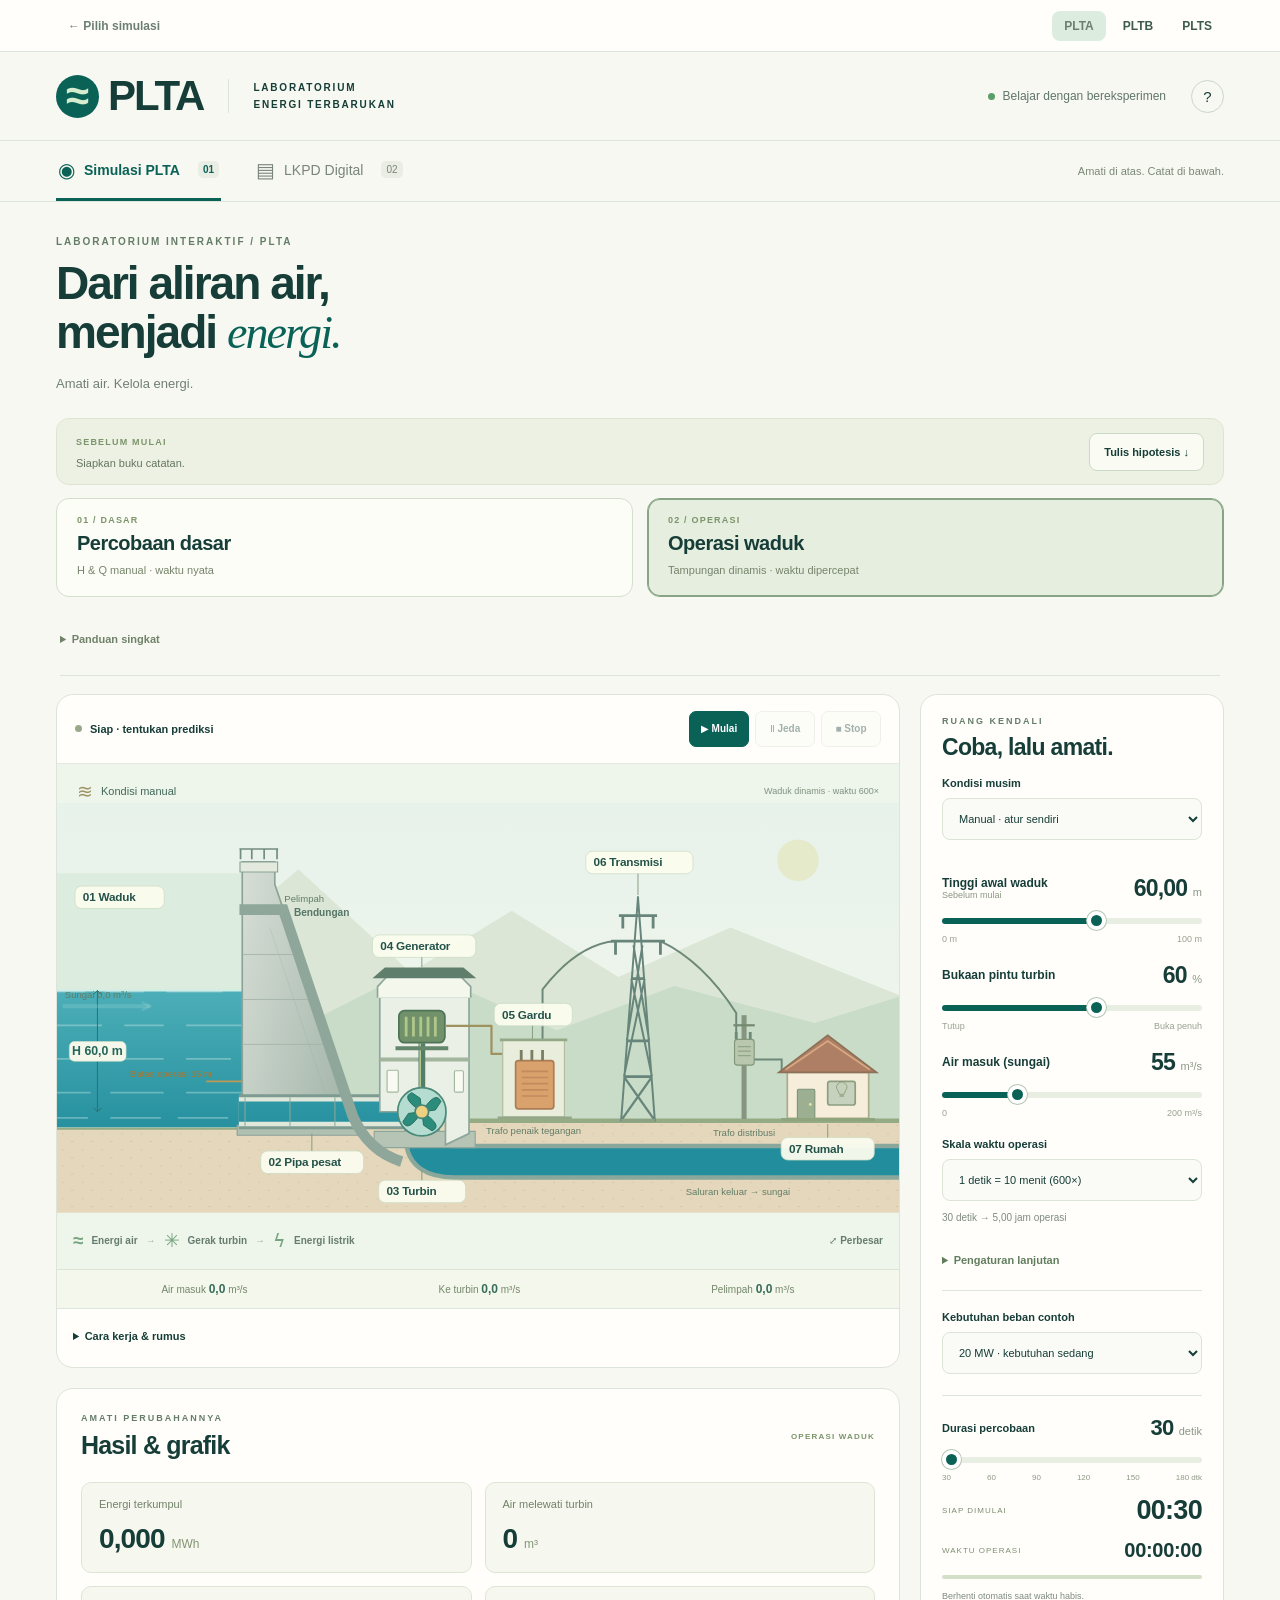
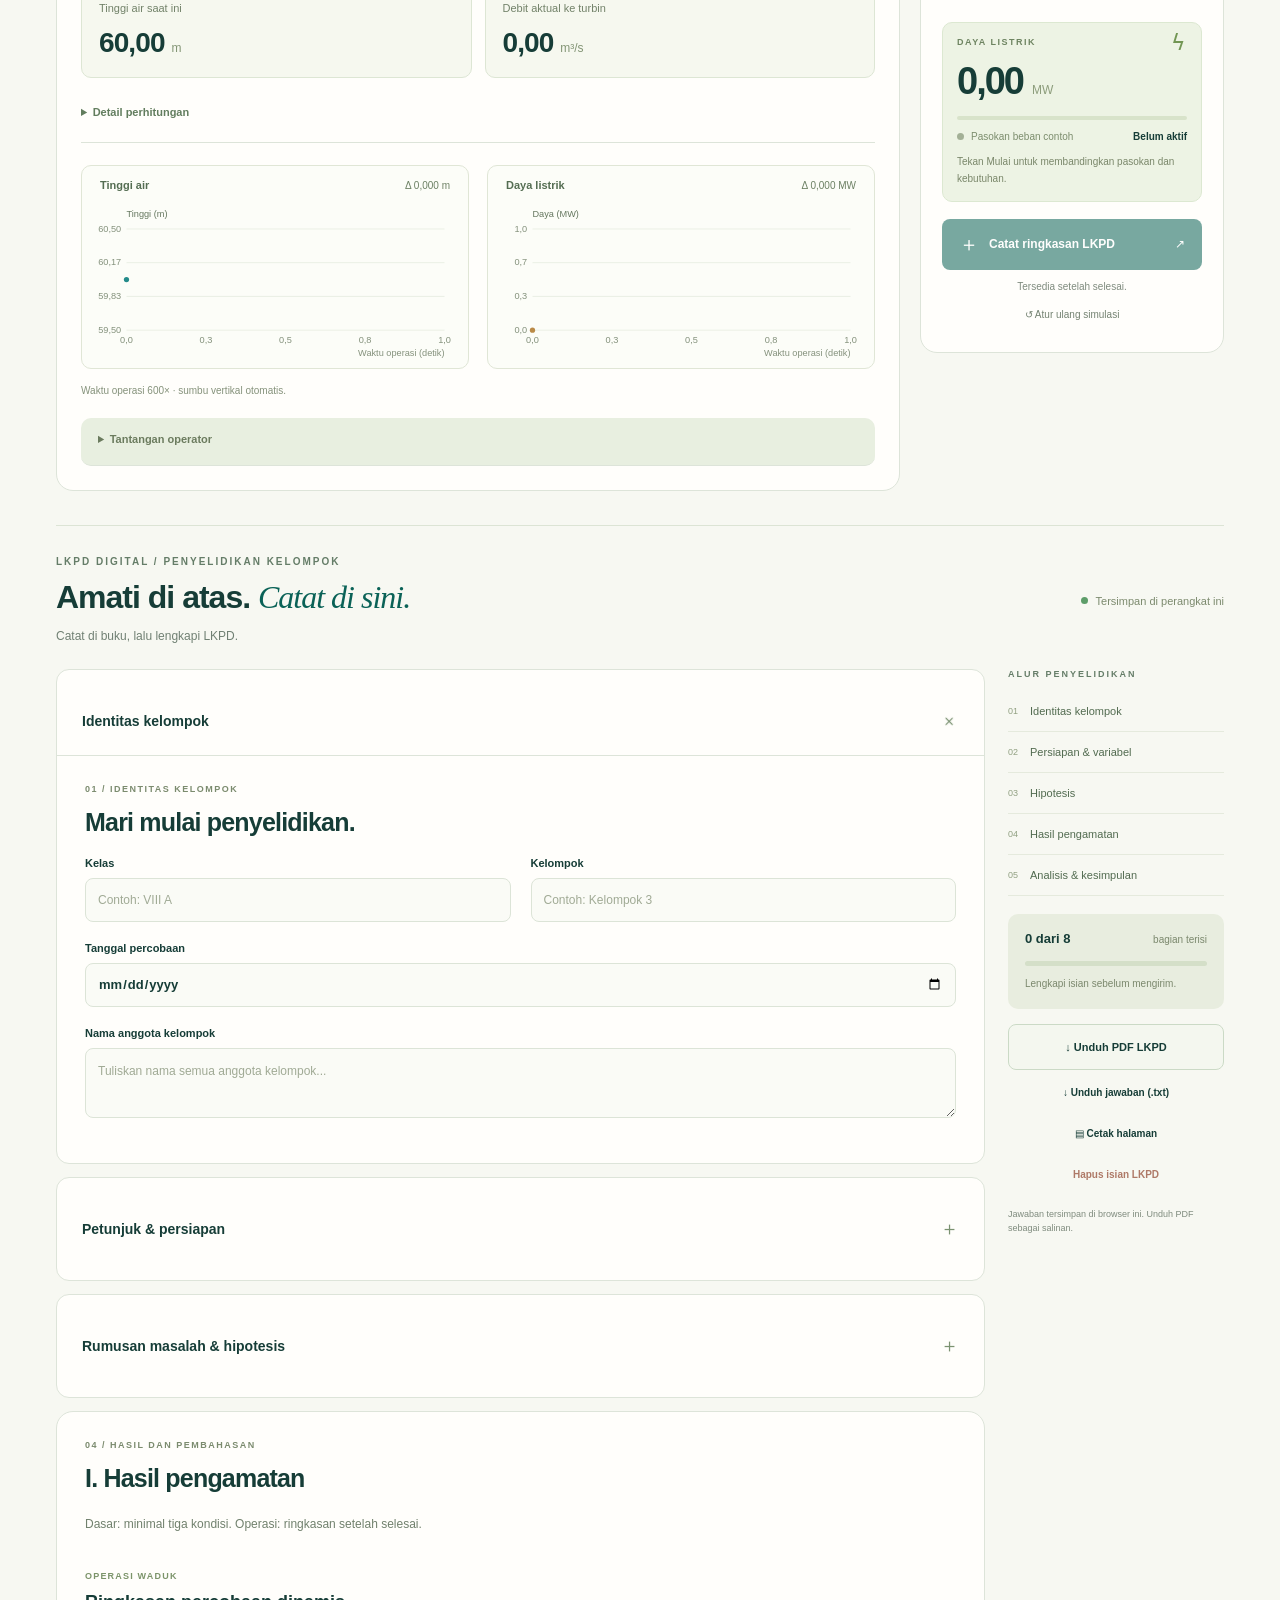
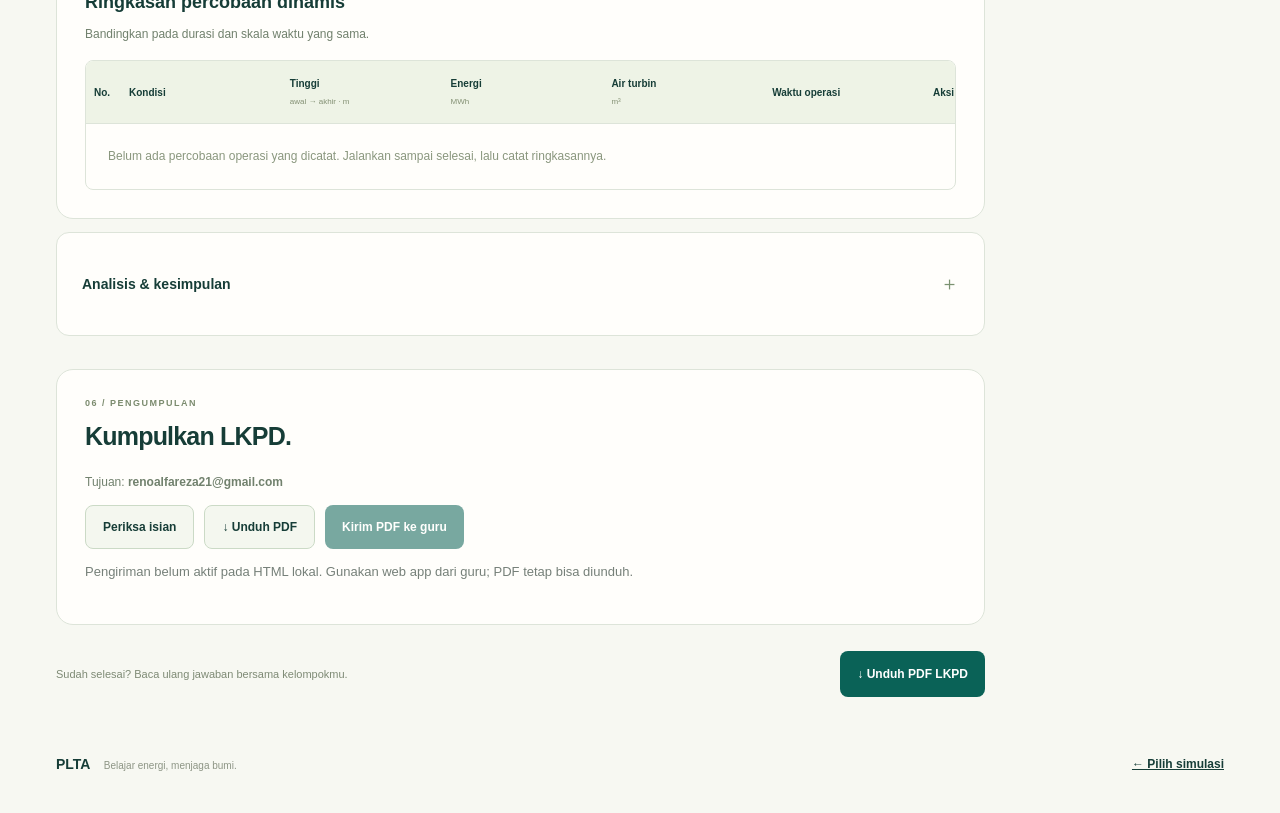
==== plta/index.html @ d8a8bab1 "Laboratorium Virtual Energi Terbarukan: PLTA, PLTB, PLTS Tiga simulasi pembangkit listrik interaktif" ====
<!doctype html>
<html lang="id">
<head>
<meta charset="UTF-8"><meta name="viewport" content="width=device-width,initial-scale=1"><meta name="theme-color" content="#0a554f">
<title>PLTA — Laboratorium Energi</title><meta name="description" content="Jelajahi perubahan energi air menjadi listrik. Atur debit dan ketinggian air, lakukan percobaan, dan isi LKPD digital."><link rel="icon" href="data:image/svg+xml,%3Csvg xmlns='http://www.w3.org/2000/svg' viewBox='0 0 40 40'%3E%3Crect width='40' height='40' rx='12' fill='%230a6257'/%3E%3Cpath d='M20 7c5 6 8 10 8 14a8 8 0 0 1-16 0c0-4 3-8 8-14z' fill='%23d5edce'/%3E%3C/svg%3E">
<link rel="stylesheet" href="styles.css">
</head>
<body>
<nav class="site-sim-nav" aria-label="Pilih simulasi"><a href="../index.html">← Pilih simulasi</a><span><a href="index.html" aria-current="page">PLTA</a><a href="../pltb/index.html">PLTB</a><a href="../plts/index.html">PLTS</a></span></nav>
<noscript><p style="padding:24px">Aktifkan JavaScript untuk menjalankan perhitungan dan menyimpan LKPD.</p></noscript>
<header class="header"><a href="#sim" class="brand" aria-label="PLTA, simulasi pembangkit listrik tenaga air"><span class="brand-icon">≈</span><span>PLTA</span></a><span class="brand-caption">LABORATORIUM<br>ENERGI TERBARUKAN</span><span class="header-tag"><span class="live-dot"></span> Belajar dengan bereksperimen</span><button class="icon-btn" id="help" aria-label="Panduan penggunaan">?</button></header>
<nav class="tabbar" aria-label="Navigasi laboratorium"><a class="tab active" href="#sim"><span class="tab-icon">◉</span> Simulasi PLTA <span class="tab-num">01</span></a><a class="tab" href="#observations"><span class="tab-icon">▤</span> LKPD Digital <span class="tab-num">02</span></a><span class="nav-note">Amati di atas. Catat di bawah.</span></nav>
<main>
<section id="sim" aria-label="Simulasi PLTA">
<div class="intro"><div><p class="eyebrow">LABORATORIUM INTERAKTIF / PLTA</p><h1>Dari aliran air,<br>menjadi <em>energi.</em></h1><p class="intro-copy">Amati air. Kelola energi.</p></div></div>
<div class="learning-guide"><div><span class="mini-tag">SEBELUM MULAI</span><p>Siapkan buku catatan.</p></div><button class="secondary-btn" id="write-prediction">Tulis hipotesis ↓</button></div>
<div class="model-picker" role="group" aria-label="Pilih model pembelajaran"><button id="choose-basic" class="model-option"><span class="mini-tag">01 / DASAR</span><strong>Percobaan dasar</strong><span>H & Q manual · waktu nyata</span></button><button id="choose-operator" class="model-option selected"><span class="mini-tag">02 / OPERASI</span><strong>Operasi waduk</strong><span>Tampungan dinamis · waktu dipercepat</span></button></div>
<details class="mode-guide"><summary>Panduan singkat</summary><p class="model-explanation" id="model-explanation"></p><p>Model ideal: H dan Q tetap menghasilkan daya tetap. Pada operasi waduk, grafik mengikuti keseimbangan air dan kendali; kurva bisa naik, turun, atau stabil.</p><p>Daya (MW) adalah produksi saat ini. Energi (MWh) menjumlahkan produksi sepanjang waktu operasi.</p></details>
<div class="lab-layout">
<article class="simulation card"><div class="card-top"><div class="card-title"><span class="live-dot"></span><span id="plant-status" role="status" aria-live="polite">Siap · tekan Mulai</span></div><div class="simulation-transport" role="group" aria-label="Kontrol simulasi"><button id="start" class="transport-btn start-btn">▶ Mulai</button><button id="pause" class="transport-btn" aria-pressed="false" disabled>Ⅱ Jeda</button><button id="stop" class="transport-btn" disabled>■ Stop</button></div></div>
<div class="scene-wrap" id="scene-wrap"><div class="scene-weather"><span id="scene-weather-icon">◒</span> <span id="scene-weather-name">Kondisi manual</span><span class="weather-caption" id="scene-model-caption">Model waduk dinamis</span></div>
<div class="scene-pan"><svg class="scene" id="plant" viewBox="0 0 1500 730" role="img" aria-labelledby="svg-title svg-desc">
<title id="svg-title">Dari waduk hingga rumah warga</title><desc id="svg-desc">Penampang bendungan beton gravitasi dengan dasar lebar. Air bertekanan melewati pipa pesat di dasar bendungan, memutar turbin dan generator. Energi listrik disalurkan melalui trafo penaik tegangan, transmisi, dan trafo distribusi menuju rumah warga. Ilustrasi tidak berskala.</desc>
<defs>
<linearGradient id="sky" x2="0" y2="1"><stop id="sky-top" stop-color="#e7f2eb"/><stop id="sky-bottom" offset="1" stop-color="#f5f7eb"/></linearGradient>
<linearGradient id="water" gradientUnits="userSpaceOnUse" x1="0" y1="190" x2="0" y2="610"><stop stop-color="#62bfc6"/><stop offset="1" stop-color="#228d9c"/></linearGradient>
<linearGradient id="concrete" x1="0" x2="1" y2=".5"><stop stop-color="#d7ded6"/><stop offset="1" stop-color="#a8b9ae"/></linearGradient>
<pattern id="soil" width="35" height="29" patternUnits="userSpaceOnUse"><rect width="35" height="29" fill="#e4d7bc"/><path d="M9 9h3M25 23h4" stroke="#cfbf9e" stroke-width="1.4"/></pattern>
<clipPath id="reservoir"><path d="M0 125H330V578H0Z"/></clipPath>
<clipPath id="waterclip"><path id="water-clip-path" d="M0 334H330V578H0Z"/></clipPath>
<filter id="glow" x="-100%" y="-100%" width="300%" height="300%"><feGaussianBlur stdDeviation="7"/></filter>
<g id="tree"><path d="M0 0V50" stroke="#90a184" stroke-width="5"/><path d="M-20 25L0-28 20 25Z" fill="#9db293"/><path d="M-24 38L0-12 24 38Z" fill="#88a285"/></g>
<g id="pylon" fill="none" stroke="#67857b" stroke-width="3.5" stroke-linejoin="round"><path d="M0 0L-30 280H30ZM-12 102H12M-20 180H20M-25 225H25M-48 55H48M-34 23H34M-12 102L25 225M12 102L-25 225M-30 280L25 225M30 280L-25 225M-8 60L20 180M8 60L-20 180"/><path d="M-40 55V72M40 55V72M-27 23V39M27 23V39" stroke-width="5"/></g>
<g id="cloud-shape" fill="#f8fbf4"><path d="M-42 14C-71 6-61-29-34-25C-29-62 26-64 36-27C66-37 85 8 53 16Z"/></g>
</defs>
<rect width="1500" height="730" fill="url(#sky)"/>
<circle id="sun" cx="1320" cy="102" r="37" fill="#e5e7bf"/>
<g id="weather-clouds" opacity=".55"><use class="cloud cloud-one" href="#cloud-shape" x="180" y="88"/><use class="cloud cloud-two" href="#cloud-shape" x="980" y="103" transform="scale(.8)"/></g>
<path d="M0 270L155 160 280 246 430 118 630 302 810 192 1000 310 1200 222 1500 342V610H0Z" fill="#dbe6d6"/>
<path d="M0 360L200 278 450 390 640 294 890 405 1100 326 1350 392 1500 345V650H0Z" fill="#c9dcc8"/>
<g opacity=".65"><use href="#tree" x="505" y="429"/><use href="#tree" x="550" y="452" transform="translate(110 90) scale(.8)"/><use href="#tree" x="1170" y="477"/><use href="#tree" x="1470" y="477"/></g>
<g id="rain" stroke="#7caaa8" stroke-width="2" opacity="0"><path class="rain-lines" d="M100 100l-12 25m80 15-12 25m65-45-12 25m90-55-12 25m75 15-12 25m90-45-12 25m90-65-12 25m85 10-12 25m90-45-12 25m80-55-12 25m80 15-12 25m80-45-12 25m80-55-12 25m80 15-12 25m80-40-12 25m80-65-12 25m80 10-12 25m80-40-12 25"/></g>
<path id="ground-section" d="M0 578H535L575 566H1500V730H0Z" fill="url(#soil)"/><path id="ground-surface" d="M0 578H535L575 566H1500" fill="none" stroke="#95ab86" stroke-width="8"/>
<!-- A gravity dam: vertical upstream face, broad foundation and sloping downstream face. -->
<path d="M0 125H330V578H0Z" fill="#dceddf"/>
<g clip-path="url(#reservoir)"><rect id="water-level" x="0" y="334" width="330" height="244" fill="url(#water)"/><path id="surface-line" d="M0 334H330" stroke="#d0ede6" stroke-width="4"/><g clip-path="url(#waterclip)" opacity=".32" stroke="#e7fbf3" stroke-width="3"><path class="water-ripple" d="M-30 216h70m32 0h78m32 0h70M0 276h65m40 0h90m33 0h100M-30 336h80m35 0h70m40 0h100M0 396h80m40 0h70m40 0h100M-20 456h80m40 0h90m40 0h80M0 516h60m35 0h95m40 0h100M-15 561h70m40 0h90m30 0h90"/></g></g>
<path id="dam-body" d="M330 105H388V145L535 578H330Z" fill="url(#concrete)" stroke="#8ca397" stroke-width="3"/>
<path d="M326 105H393V123H326Z" fill="#e4e9dd" stroke="#8ca397" stroke-width="2"/>
<path d="M327 100V82M347 100V82M369 100V82M392 100V82M325 82H394" fill="none" stroke="#718d7d" stroke-width="3"/>
<path d="M330 574H543V592H321V574Z" fill="#afbfb0" stroke="#8ca397" stroke-width="2"/>
<path d="M396 190L514 550M379 222L489 550" stroke="#9aac9f" stroke-width="1" opacity=".5"/>
<g class="dam-joints" stroke="#a2b3a6" stroke-width="1.5"><path d="M330 270H427M330 350H453M330 430H481"/></g>
<path d="M397 196H414" stroke="#728c7b" stroke-width="1.5"/><text x="422" y="202" class="component-label">Bendungan</text>
<!-- An internal pressure conduit passes through the foundation to the turbine. -->
<path d="M324 550H650" fill="none" stroke="#7d9b90" stroke-width="62"/><path d="M324 550H650" fill="none" stroke="#e0e8dc" stroke-width="52"/><path d="M324 550H650" fill="none" stroke="url(#water)" stroke-width="36"/>
<path class="flow" id="flow-main" d="M324 550H650" fill="none" stroke="#d2f7eb" stroke-width="5" stroke-linecap="round" stroke-dasharray="15 55"/>
<path d="M335 524V576M415 524V576M495 524V576" stroke="#90a89a" stroke-width="3" opacity=".6"/>
<path d="M650 550V599Q650 639 708 639H1500" fill="none" stroke="#89a89b" stroke-width="64"/><path d="M650 550V599Q650 639 708 639H1500" fill="none" stroke="url(#water)" stroke-width="48"/><path class="flow" d="M650 550V599Q650 639 708 639H1500" fill="none" stroke="#d2f7eb" stroke-width="4" stroke-dasharray="15 55"/>
<!-- Continuous ground supports the powerhouse; its lower machinery is shown in cutaway. -->
<path id="powerhouse-foundation" d="M565 585H745V614H565Z" fill="#b6c4b5" stroke="#8da69b" stroke-width="2"/>
<!-- Powerhouse cutaway. -->
<path d="M575 346H734V589L692 609H692V550H575Z" fill="#eaf0e5" stroke="#8da69b" stroke-width="3"/>
<path d="M571 347V327L587 310H720L737 327V347" fill="#f4f7ec" stroke="#8da69b" stroke-width="3"/><path d="M562 312L584 293H724L747 312Z" fill="#607e6c"/>
<path d="M575 457H735" stroke="#a2b69f" stroke-width="7"/><rect x="588" y="476" width="20" height="39" rx="2" fill="#f9fbf2" stroke="#a2b69f" stroke-width="2"/><rect x="708" y="477" width="16" height="38" rx="2" fill="#f9fbf2" stroke="#a2b69f" stroke-width="2"/>
<path d="M650 428V550" stroke="#557e69" stroke-width="12"/><path class="shaft-line" d="M647 428V550" stroke="#b2c893" stroke-width="3"/>
<circle cx="650" cy="550" r="43" fill="#b5dcd0" stroke="#4b8a7a" stroke-width="3"/>
<g id="turbine"><g fill="#2c8c7b" stroke="#1e6b5a" stroke-width="1.6"><path d="M650 550Q611 525 632 516L647 526Z"/><path d="M650 550Q675 511 684 532L674 547Z"/><path d="M650 550Q689 575 668 584L653 574Z"/><path d="M650 550Q625 589 616 568L626 553Z"/></g><circle cx="650" cy="550" r="12" fill="#edd181" stroke="#498575" stroke-width="3"/></g>
<g id="generator"><circle class="generator-aura" cx="650" cy="398" r="48" fill="#e9cc6b" opacity="0"/><rect x="609" y="370" width="82" height="57" rx="10" fill="#709169" stroke="#4e7457" stroke-width="3"/><path d="M622 381V416M635 381V416M648 381V416M661 381V416M674 381V416" stroke="#b1c68a" stroke-width="5"/><circle class="generator-light" cx="680" cy="379" r="4" fill="#e4d584"/><path d="M603 437H697" stroke="#64866b" stroke-width="7"/></g>
<!-- A continuous highlighted path makes the energy route legible. -->
<path id="generator-cable" d="M691 397H774V447H827" fill="none" stroke="#9e925f" stroke-width="4" stroke-linejoin="round"/>
<path id="transformer-cable" d="M865 447V332Q927 252 995 246" fill="none" stroke="#6d8878" stroke-width="3.5"/>
<path id="house-cable" d="M1075 246Q1151 282 1210 374V421M1240 457H1291V479H1321" fill="none" stroke="#6d8878" stroke-width="3.5"/>
<path id="energy-route" d="M691 397H774V447H843V332Q927 252 995 246H1075Q1151 282 1210 374V421L1240 457H1291V479H1321V510" fill="none" stroke="#eed17a" stroke-width="7" opacity="0"/>
<path class="electric electric-main" d="M691 397H774V447H843V332Q927 252 995 246H1075Q1151 282 1210 374V421L1240 457H1291V479H1321V510" fill="none" stroke="#ffe397" stroke-width="4.5" stroke-linecap="round" stroke-dasharray="12 62"/>
<!-- A dedicated substation zone, away from the pylon and village. -->
<g id="substation"><path d="M794 423H904V559H794Z" fill="#e9eddb" stroke="#b0bba0" stroke-width="2"/><path d="M789 422H909M785 561H917" stroke="#94a786" stroke-width="5"/><rect x="817" y="459" width="68" height="86" rx="5" fill="#d9a16c" stroke="#ac7d54" stroke-width="3"/><path d="M827 459V440M846 459V440M865 459V440" stroke="#7b7e62" stroke-width="5"/><path d="M828 478H875M828 489H875M828 500H875M828 511H875M828 522H875" stroke="#c18b5e" stroke-width="3"/></g>
<use id="transmission-pylon" href="#pylon" transform="translate(1035 168) scale(1 1.42)"/>
<path d="M1005 566H1065" stroke="#8da282" stroke-width="6"/>
<!-- Distribution transformer before the low-voltage home connections. -->
<g id="distribution"><path d="M1224 378V563" stroke="#85957f" stroke-width="9"/><path d="M1205 396H1243" stroke="#758a70" stroke-width="4"/><path d="M1210 421V408M1235 421V408" stroke="#6d8878" stroke-width="5"/><rect x="1207" y="421" width="35" height="46" rx="5" fill="#bac7af" stroke="#7f967b" stroke-width="2"/><path d="M1213 434H1236M1213 442H1236M1213 450H1236" stroke="#8fa587" stroke-width="2"/></g>
<g id="house"><path d="M1301 480H1446V562H1301Z" fill="#f6edda" stroke="#aaab8b" stroke-width="3"/><path d="M1286 480L1373 414 1460 480Z" fill="#ae7f64" stroke="#8c7057" stroke-width="3"/><path d="M1298 475L1373 424 1448 475" fill="none" stroke="#d8aa83" stroke-width="3"/><rect x="1319" y="510" width="31" height="52" rx="2" fill="#9caf91" stroke="#7e947a" stroke-width="2"/><circle cx="1342" cy="537" r="2.5" fill="#efdfa2"/><rect id="house-window" x="1373" y="496" width="49" height="42" rx="4" fill="#c8d4c1" stroke="#8c9e80" stroke-width="3"/>
<g transform="translate(1398 511)"><circle id="lamp-glow" cy="3" r="31" fill="#f9d55d" filter="url(#glow)" opacity="0"/><path id="lamp" d="M-7 1A9 9 0 1 1 7 1L4 8H-4Z" fill="#c8d4c3" stroke="#8d956e" stroke-width="1.4"/><path d="M-4 11H4" stroke="#8d956e" stroke-width="2"/></g><path d="M1290 564H1457" stroke="#8fa37d" stroke-width="6"/></g>
<g id="head-dimension" fill="none" stroke="#306e6a" stroke-width="1.7"><path id="head-line" d="M72 334V550M65 341L72 334 79 341M65 543L72 550 79 543"/></g>
<rect id="head-label-bg" x="22" y="425" width="101" height="35" rx="9" fill="#f4f7e9" stroke="#d6e2cb"/><text id="head-label" x="72" y="450" text-anchor="middle" font-size="22" fill="#24665c" font-weight="700">H 60 m</text>
<g id="dynamic-water" class="operator-visual"><path id="inflow-arrow" d="M10 270H165" stroke="#b9e8dd" stroke-width="7" fill="none"/><path id="inflow-arrowhead" d="M151 263L166 270 151 277" stroke="#b9e8dd" stroke-width="4" fill="none"/><text id="inflow-label" x="14" y="250" class="small-component">Sungai masuk</text><path d="M266 496H330" stroke="#bd9956" stroke-width="3"/><text x="130" y="488" class="threshold-label">Batas operasi 15 m</text></g>
<g id="spillway" class="operator-visual"><path d="M325 190H403L527 558Q554 620 614 639" stroke="#8fa79a" stroke-width="19" fill="none"/><path id="spill-water" d="M325 190H403L527 558Q554 620 614 639" stroke="#43a6af" stroke-width="12" fill="none" opacity="0"/><path id="spill-flow" class="flow" d="M325 190H403L527 558Q554 620 614 639" stroke="#dcf5e9" stroke-width="3" stroke-dasharray="12 35" fill="none" opacity="0"/><text x="405" y="177" class="small-component">Pelimpah</text></g>
<!-- Labels use a separate lane and short leaders. -->
<g class="svg-label"><g transform="translate(32 148)" data-stage="waduk" role="button" tabindex="0" aria-label="Tahap 1: Waduk"><rect width="159" height="40" rx="12"/><text x="14" y="27">01  Waduk</text></g><g transform="translate(363 620)" data-stage="pipa" role="button" tabindex="0" aria-label="Tahap 2: Pipa pesat"><rect width="183" height="40" rx="12"/><text x="14" y="27">02  Pipa pesat</text></g><g transform="translate(573 672)" data-stage="turbin" role="button" tabindex="0" aria-label="Tahap 3: Turbin"><rect width="155" height="40" rx="12"/><text x="14" y="27">03  Turbin</text></g><g transform="translate(562 235)" data-stage="generator" role="button" tabindex="0" aria-label="Tahap 4: Generator"><rect width="184" height="40" rx="12"/><text x="14" y="27">04  Generator</text></g><g transform="translate(779 357)" data-stage="gardu" role="button" tabindex="0" aria-label="Tahap 5: Gardu"><rect width="139" height="40" rx="12"/><text x="14" y="27">05  Gardu</text></g><g transform="translate(942 86)" data-stage="transmisi" role="button" tabindex="0" aria-label="Tahap 6: Transmisi"><rect width="191" height="40" rx="12"/><text x="14" y="27">06  Transmisi</text></g><g transform="translate(1290 596)" data-stage="rumah" role="button" tabindex="0" aria-label="Tahap 7: Rumah"><rect width="166" height="40" rx="12"/><text x="14" y="27">07  Rumah</text></g></g>
<g stroke="#7e957d" stroke-width="1.6" fill="none"><path d="M454 620V589"/><path d="M650 672V655"/><path d="M650 275V292"/><path d="M847 397V420"/><path d="M1035 126V164"/><path d="M1373 596V572"/></g>
<text x="849" y="589" text-anchor="middle" class="small-component">Trafo penaik tegangan</text><text x="1224" y="594" text-anchor="middle" class="small-component">Trafo distribusi</text><text x="1120" y="699" class="small-component">Saluran keluar → sungai</text>
</svg></div>
<div class="scene-caption"><div class="energy-path"><span><i>≈</i> Energi air</span><b>→</b><span><i>✳</i> Gerak turbin</span><b>→</b><span><i>ϟ</i> Energi listrik</span></div><button class="text-btn" id="zoom">⤢ Perbesar</button></div>
</div>
<div class="scene-meters"><span>Air masuk <strong id="scene-inflow">0</strong> m³/s</span><span>Ke turbin <strong id="scene-outflow">0</strong> m³/s</span><span>Pelimpah <strong id="scene-spill">0</strong> m³/s</span></div>
<p class="result-note" id="result-note" role="status" hidden></p>
<details class="learn-more"><summary>Cara kerja & rumus</summary><div class="below-grid"><article class="info-card"><div class="section-number">01 / CARA KERJA</div><h3>Satu aliran, tiga perubahan energi.</h3><p>Air di waduk menyimpan energi potensial. Saat dialirkan melalui pipa pesat, air memutar turbin. Turbin menggerakkan generator untuk menghasilkan listrik.</p><button class="text-btn" id="parts-btn">Kenali komponen PLTA <span>↗</span></button></article><article class="formula-card"><div><div class="section-number">MODEL PERHITUNGAN</div><p class="formula">P = ρ × g × Q × H × η</p><button class="text-btn" id="formula-help">Arti simbol & contoh hitung ↗</button></div><p class="small">Daya listrik dipengaruhi jumlah air yang mengalir, tinggi jatuh air, dan efisiensi pembangkit.</p><p class="small"><strong>Daya (MW)</strong> adalah keluaran saat ini.<br><strong>Energi (MWh)</strong> adalah hasil yang terkumpul selama operasi.</p></article></div>
</details>
</article>
<aside class="control-panel card"><div class="control-heading"><p class="eyebrow">RUANG KENDALI</p><h2>Coba, lalu amati.</h2></div>
<div class="weather-control"><label class="field-label" for="weather">Kondisi musim</label><select id="weather"><option value="manual">Manual · atur sendiri</option><option value="dry">☀ Kemarau</option><option value="transition">◒ Pancaroba</option><option value="wet">☂ Musim hujan</option></select><p id="weather-hint" class="hint">Pilih kondisi awal atau atur kedua slider sendiri.</p></div>
<label class="field-label basic-only" for="mode">Mode percobaan dasar</label><select class="basic-only" id="mode"><option value="free">Eksplorasi bebas</option><option value="height">Percobaan 1 · Ketinggian air</option><option value="flow">Percobaan 2 · Debit air</option></select><p id="mode-hint" class="hint basic-only">Kedua variabel dapat kamu ubah.</p>
<div class="slider-block"><div class="slider-top"><label for="height"><span id="height-title">Tinggi awal waduk</span> <span id="h-lock"></span></label><output for="height" id="h-value">60 <small>m</small></output></div><input type="range" id="height" min="0" max="100" step="5" value="60"><div class="range-scale"><span>0 m</span><span>100 m</span></div></div>
<div class="slider-block basic-only"><div class="slider-top"><label for="flow">Debit air <span id="q-lock"></span></label><output for="flow" id="q-value">40 <small>m³/s</small></output></div><input type="range" id="flow" min="0" max="100" step="5" value="40"><div class="range-scale"><span>0 m³/s</span><span>100 m³/s</span></div></div>
<div class="slider-block operator-only"><div class="slider-top"><label for="gate">Bukaan pintu turbin</label><output id="gate-value" for="gate">60 <small>%</small></output></div><input type="range" id="gate" min="0" max="100" step="5" value="60"><div class="range-scale"><span>Tutup</span><span>Buka penuh</span></div></div>
<div class="slider-block operator-only"><div class="slider-top"><label for="inflow">Air masuk (sungai)</label><output id="inflow-value" for="inflow">55 <small>m³/s</small></output></div><input type="range" id="inflow" min="0" max="200" step="5" value="55"><div class="range-scale"><span>0</span><span>200 m³/s</span></div></div>
<div class="clock-scale operator-only"><label class="field-label" for="time-scale">Skala waktu operasi</label><select id="time-scale"><option value="1">1 detik = 1 detik (1×)</option><option value="60">1 detik = 1 menit (60×)</option><option value="600" selected>1 detik = 10 menit (600×)</option></select><p class="hint" id="scale-hint"></p></div>
<details class="advanced-controls operator-only"><summary>Pengaturan lanjutan</summary><div class="slider-block"><div class="slider-top"><label for="other-release">Pelepasan lain</label><output id="other-value" for="other-release">5 <small>m³/s</small></output></div><input type="range" id="other-release" min="0" max="30" step="1" value="5"><p class="hint">Alokasi terpisah dari aliran turbin, misalnya kanal irigasi. Air turbin sendiri tetap kembali ke sungai.</p></div><p class="hint">Model: 1 km² · operasi 15–100 m · maksimal 50 MW.</p></details>
<div class="demand-control"><label class="field-label" for="demand">Kebutuhan beban contoh</label><select id="demand"><option value="5">5 MW · kebutuhan rendah</option><option value="20" selected>20 MW · kebutuhan sedang</option><option value="40">40 MW · kebutuhan tinggi</option></select></div>
<div class="timer-block"><div class="slider-top"><label for="duration">Durasi percobaan</label><output id="duration-value" for="duration">30 <small>detik</small></output></div><input type="range" id="duration" min="30" max="180" step="30" value="30"><div class="duration-ticks" aria-hidden="true"><span>30</span><span>60</span><span>90</span><span>120</span><span>150</span><span>180 dtk</span></div><div class="timer-readout"><span id="timer-label">SIAP DIMULAI</span><output id="timer" aria-label="Sisa waktu percobaan">00:30</output></div><div class="operation-readout"><span>WAKTU OPERASI</span><output id="operating-clock">00:00:00</output></div><progress id="timer-progress" max="30" value="0" aria-label="Waktu percobaan yang telah berlalu"></progress><p id="timer-hint" class="hint">Waktu habis → hasil dibekukan untuk dicatat.</p></div>
<div class="power-box"><div class="power-top"><span>DAYA LISTRIK</span><span>ϟ</span></div><div class="power-reading"><output id="power">0,00</output><span>MW</span></div><div class="power-meter"><div id="power-bar"></div></div><div class="led-line"><span><i class="led-dot" id="led-dot"></i> Pasokan beban contoh</span><strong id="led-status">Belum aktif</strong></div><p class="supply-detail" id="supply-detail"></p></div>
<button class="primary-btn" id="record"><span>＋</span> <span id="record-text">Catat ke LKPD</span> <span>↗</span></button><p id="record-hint" class="hint centered">Tekan Mulai untuk menjalankan simulasi.</p><button class="reset-btn" id="reset-sim">↺ Atur ulang simulasi</button>
</aside>
<section class="study-results card" id="study-results" aria-labelledby="results-title"><div class="results-heading"><div><p class="eyebrow">AMATI PERUBAHANNYA</p><h2 id="results-title">Hasil & grafik</h2></div><span class="mini-tag" id="results-model">OPERASI WADUK</span></div>
<div class="telemetry-grid"><div><span>Energi terkumpul</span><strong id="energy-value">0,000 <small>MWh</small></strong></div><div><span>Air melewati turbin</span><strong id="volume-value">0 <small>m³</small></strong></div><div><span>Tinggi air saat ini</span><strong id="live-height">60,00 <small>m</small></strong><p id="height-trend">Menunggu percobaan.</p></div><div><span>Debit aktual ke turbin</span><strong id="live-flow">0,00 <small>m³/s</small></strong></div></div>
<details class="physics-details"><summary>Detail perhitungan</summary><div class="physics-grid"><span>Head bersih <strong id="net-head">0 m</strong></span><span>Kehilangan head <strong id="head-loss">0 m</strong></span><span>Efisiensi gabungan <strong id="efficiency">85%</strong></span><span>Status unit <strong id="unit-state">Siap</strong></span></div><p id="inflow-detail" class="hint"></p><p id="physics-note" class="hint"></p><p class="hint power-explanation" id="power-explanation"></p><p class="hint">Model operasi menggunakan luas tetap, kurva debit dan efisiensi sintetis, serta batas kapasitas. Penguapan, rembesan, perubahan muka air hilir, water hammer, dan dinamika jaringan tidak dimodelkan. Model ini tidak dikalibrasi terhadap waduk tertentu.</p></details>
<div class="charts-grid"><figure><figcaption>Tinggi air <output id="height-chart-change">Δ 0 m</output></figcaption><svg id="chart-height" viewBox="0 0 560 235" role="img" aria-label="Grafik tinggi air, belum ada pengamatan"></svg></figure><figure><figcaption>Daya listrik <output id="power-chart-change">Δ 0 MW</output></figcaption><svg id="chart-power" viewBox="0 0 560 235" role="img" aria-label="Grafik daya, belum ada pengamatan"></svg></figure></div><p class="chart-note" id="chart-note">Grafik mengikuti waktu operasi; rentang sumbu tinggi menyesuaikan data agar perubahan kecil terbaca.</p>
<div class="experiment-summary" id="experiment-summary" hidden><div><span class="mini-tag">HASIL AKHIR DIBEKUKAN</span><h3>Bandingkan sebelum menyimpulkan.</h3></div><dl id="summary-values"></dl><p id="summary-explanation"></p><div class="analysis-prompt"><strong>Pertanyaan untuk buku catatan</strong><p id="analysis-question"></p></div><p id="challenge-result"></p><div class="inline-actions"><button class="secondary-btn" id="summary-record">Catat ringkasan ke LKPD</button><button class="text-btn" id="open-analysis">Tulis analisis ↓</button></div></div>
<details class="challenge-box operator-only"><summary>Tantangan operator</summary><p>Hasilkan energi sebanyak mungkin dengan tinggi akhir ≥25 m. Bandingkan dua bukaan pintu pada kondisi awal yang sama.</p></details>
</section>
</div>

</section>

<section id="lkpd" aria-label="LKPD Digital">
<div class="intro worksheet-intro"><div><p class="eyebrow">LKPD DIGITAL / PENYELIDIKAN KELOMPOK</p><h2>Amati di atas. <em>Catat di sini.</em></h2><p class="intro-copy">Catat di buku, lalu lengkapi LKPD.</p></div><div class="save-state"><span class="live-dot"></span><span id="save-status">Tersimpan di perangkat ini</span></div></div>
<div class="worksheet-layout"><aside class="worksheet-aside"><p class="eyebrow">ALUR PENYELIDIKAN</p><a href="#identity">01 <span>Identitas kelompok</span></a><a href="#instructions">02 <span>Persiapan & variabel</span></a><a href="#hypothesis">03 <span>Hipotesis</span></a><a href="#observations">04 <span>Hasil pengamatan</span></a><a href="#analysis">05 <span>Analisis & kesimpulan</span></a><div class="progress-box"><div><strong id="progress-label">0 dari 10</strong><span>bagian terisi</span></div><progress id="progress" max="10" value="0"></progress><p>Lengkapi isian sebelum mengirim.</p></div><button class="secondary-btn" data-download-pdf>↓ Unduh PDF LKPD</button><button class="text-btn" id="export">↓ Unduh jawaban (.txt)</button><button class="text-btn" id="print">▤ Cetak halaman</button><button class="text-btn danger" id="clear-sheet">Hapus isian LKPD</button><p class="hint">Jawaban tersimpan di browser ini. Unduh PDF sebagai salinan.</p></aside>
<div class="worksheet-content">

<details class="worksheet-fold" id="identity" open><summary><span>Identitas kelompok</span><span class="fold-marker" aria-hidden="true">＋</span></summary><article class="card form-card"><div class="section-number">01 / IDENTITAS KELOMPOK</div><h2>Mari mulai penyelidikan.</h2><div class="form-grid"><label>Kelas<input data-field="kelas" placeholder="Contoh: VIII A" autocomplete="off"></label><label>Kelompok<input data-field="kelompok" placeholder="Contoh: Kelompok 3" autocomplete="off"></label><label class="full">Tanggal percobaan<input data-field="tanggal" type="date"></label><label class="full">Nama anggota kelompok<textarea data-field="anggota" rows="2" placeholder="Tuliskan nama semua anggota kelompok..."></textarea></label></div></article></details>
<details class="worksheet-fold" id="instructions"><summary><span>Petunjuk & persiapan</span><span class="fold-marker" aria-hidden="true">＋</span></summary><article class="card form-card"><div class="section-number">02 / PERSIAPAN PERCOBAAN</div><h2>Pahami sebelum mencoba.</h2><details open><summary>A. Tujuan percobaan</summary><p>Melalui penyelidikan, peserta didik mampu mengidentifikasi variabel manipulasi, kontrol, dan respon; mengamati pengaruh perubahan variabel manipulasi terhadap keluaran model pembangkit; serta menjelaskan perubahan energi berdasarkan hasil percobaan.</p></details><details><summary>B. Petunjuk pengerjaan</summary><ol><li>Pilih percobaan sesuai pembagian guru. Kelompok yang mengamati pembangkit sama dapat memilih percobaan berbeda.</li><li>Baca variabel, pahami rumusan masalah, dan susun hipotesis bersama kelompok.</li><li>Ubah hanya variabel manipulasi dan jaga variabel kontrol tetap sama.</li><li>Amati daya listrik dalam MW dan status kecukupan pasokan beban contoh.</li><li>Catat hasil, analisis percobaan, dan buat kesimpulan berdasarkan data.</li></ol><p class="note">Penyesuaian LKPD: petunjuk awal menyebut dua kondisi, sedangkan langkah kerja dan tabel menyediakan tiga. Di sini digunakan tiga kondisi per percobaan.</p></details><details><summary>C. Mengenal variabel</summary><p><strong>Manipulasi:</strong> faktor yang sengaja diubah.<br><strong>Kontrol:</strong> faktor yang dijaga tetap sama.<br><strong>Respon:</strong> hasil yang diamati akibat perubahan variabel manipulasi.</p></details><details open><summary>D. Variabel percobaan</summary><div class="variable-cards"><div><span class="mini-tag">PERCOBAAN 1</span><h3>Ketinggian air</h3><p><strong>Diubah:</strong> ketinggian sumber air.</p><p><strong>Dijaga:</strong> debit air, turbin, generator, rangkaian listrik, dan posisi jatuh air.</p><p><strong>Diamati:</strong> daya listrik dan kecukupan pasokan beban contoh.</p></div><div><span class="mini-tag">PERCOBAAN 2</span><h3>Debit air</h3><p><strong>Diubah:</strong> debit aliran air.</p><p><strong>Dijaga:</strong> ketinggian sumber air, turbin, generator, rangkaian listrik, dan posisi jatuh air.</p><p><strong>Diamati:</strong> daya listrik dan kecukupan pasokan beban contoh.</p></div></div></details><details><summary>E. Alat dan bahan</summary><p>1. Ponsel atau laptop dengan browser.<br>2. Simulasi PLTA ini. Internet diperlukan untuk membuka situs; berkas HTML mandiri dapat dijalankan tanpa internet.</p></details><details><summary>F. Langkah kerja</summary><ol><li>Siapkan simulasi PLTA dan tentukan pilihan percobaan.</li><li>Percobaan 1: atur tiga ketinggian berbeda dengan debit tetap. Percobaan 2: atur tiga debit berbeda dengan ketinggian tetap.</li><li>Jaga turbin, generator, rangkaian, dan posisi aliran tetap. Mode percobaan dasar mengunci variabel kontrol. Mode operasi menghitung tinggi air otomatis dari neraca air; pilih skala waktu dan bukaan pintu sebelum mulai. Pilih durasi 30–180 detik, lalu tekan Mulai. Timer berhenti saat Jeda. Setelah waktu habis, hasil terakhir dibekukan.</li><li>Amati daya dan status pasokan beban contoh. Catat pola dan hasil di buku. Pada mode dasar, “Catat ke LKPD” dapat digunakan saat berjalan/Jeda/selesai. Pada mode operasi, catat ringkasan setelah waktu habis. Preset musim menentukan kondisi awal; slider tetap dapat diatur manual sesuai variabel percobaan. Stop mematikan keluaran, sedangkan pengaturan dan catatan tetap tersimpan. Lalu analisis hasilnya.</li></ol></details><details class="operator-only"><summary>Operasi waduk · langkah penyelidikan</summary><ol><li>Tulis prediksi, pilih musim, tinggi awal, bukaan pintu, dan skala waktu.</li><li>Jalankan 30–180 detik. Perhatikan kedua jam, debit aktual, grafik tinggi, dan energi.</li><li>Catat keputusan perubahan pintu/pasokan dan akibatnya di buku. Perubahan kendali juga tercantum dalam ekspor.</li><li>Sesudah selesai, simpan ringkasan dan tulis analisis sendiri. Ulangi dengan bukaan berbeda tetapi durasi, skala waktu, dan kondisi awal sama.</li></ol></details><div class="inline-actions basic-only"><button class="secondary-btn" data-start="height">Atur percobaan 1 ↑</button><button class="secondary-btn" data-start="flow">Atur percobaan 2 ↑</button></div></article></details>
<details class="worksheet-fold" id="hypothesis"><summary><span>Rumusan masalah & hipotesis</span><span class="fold-marker" aria-hidden="true">＋</span></summary><article class="card form-card"><div class="section-number">03 / SEBELUM MENYELIDIKI</div><h2>Apa dugaanmu?</h2><h3>G. Rumusan masalah</h3><ol><li>Bagaimana pengaruh ketinggian air terhadap daya listrik pada model PLTA?</li><li>Bagaimana pengaruh debit aliran air terhadap daya listrik pada model PLTA?</li><li class="operator-only">Bagaimana bukaan pintu dan pasokan sungai memengaruhi persediaan air serta energi yang dihasilkan selama operasi?</li></ol><label class="answer-label">H. Hipotesis<textarea rows="5" data-field="hipotesis" placeholder="Menurut kelompok kami, jika ketinggian air atau debit air bertambah, maka... karena..."></textarea></label></article></details>

<article class="card form-card" id="observations"><div class="section-number">04 / HASIL DAN PEMBAHASAN</div><h2>I. Hasil pengamatan</h2><p>Dasar: minimal tiga kondisi. Operasi: ringkasan setelah selesai.</p><div class="basic-tables"><div class="observation-title"><div><span class="mini-tag">PERCOBAAN 1</span><h3>Pengaruh ketinggian air</h3></div><button class="text-btn" data-start="height">Atur percobaan ↑</button></div><p class="hint">Kontrol: debit air tetap. Manipulasi: ketinggian air.</p><div class="table-scroll"><table><caption class="sr-only">Hasil pengamatan percobaan ketinggian air</caption><thead><tr><th>No.</th><th>Debit air<br><small>m³/s · kontrol</small></th><th>Ketinggian<br><small>m · manipulasi</small></th><th>Daya listrik<br><small>MW</small></th><th>Pasokan beban</th><th>Waktu<br><small>teramati / durasi</small></th><th><span class="sr-only">Aksi</span></th></tr></thead><tbody id="table-height"></tbody></table></div><button class="secondary-btn" data-add-row="height">＋ Tambah baris percobaan 1</button><p class="table-feedback" id="feedback-height"></p>
<div class="observation-title"><div><span class="mini-tag">PERCOBAAN 2</span><h3>Pengaruh debit air</h3></div><button class="text-btn" data-start="flow">Atur percobaan ↑</button></div><p class="hint">Kontrol: ketinggian air tetap. Manipulasi: debit air.</p><div class="table-scroll"><table><caption class="sr-only">Hasil pengamatan percobaan debit air</caption><thead><tr><th>No.</th><th>Ketinggian<br><small>m · kontrol</small></th><th>Debit air<br><small>m³/s · manipulasi</small></th><th>Daya listrik<br><small>MW</small></th><th>Pasokan beban</th><th>Waktu<br><small>teramati / durasi</small></th><th><span class="sr-only">Aksi</span></th></tr></thead><tbody id="table-flow"></tbody></table></div><button class="secondary-btn" data-add-row="flow">＋ Tambah baris percobaan 2</button><p class="table-feedback" id="feedback-flow"></p><p class="note">Pasokan dibandingkan dengan kebutuhan beban contoh yang dipilih. Catatan lama dengan label kecukupan pasokan beban contoh tetap dipertahankan.</p></div>
<div class="operator-observations"><div class="observation-title"><div><span class="mini-tag">OPERASI WADUK</span><h3>Ringkasan percobaan dinamis</h3></div></div><p class="hint">Bandingkan pada durasi dan skala waktu yang sama.</p><div class="table-scroll"><table><caption class="sr-only">Hasil operasi waduk</caption><thead><tr><th>No.</th><th>Kondisi</th><th>Tinggi<br><small>awal → akhir · m</small></th><th>Energi<br><small>MWh</small></th><th>Air turbin<br><small>m³</small></th><th>Waktu operasi</th><th>Aksi</th></tr></thead><tbody id="table-operator"></tbody></table></div></div></article>
<details class="worksheet-fold" id="analysis"><summary><span>Analisis & kesimpulan</span><span class="fold-marker" aria-hidden="true">＋</span></summary><article class="card form-card"><div class="section-number">05 / MEMAKNAI HASIL</div><h2>J. Analisis dan pembahasan</h2><label class="answer-label basic-only">Percobaan 1 · Ketinggian air<textarea rows="5" data-field="analisis1" placeholder="Bandingkan daya pada tiga ketinggian. Apakah debitnya sama? Bandingkan juga daya dan kebutuhan beban. Jelaskan pola yang kamu amati dan hubungkan dengan hipotesismu."></textarea></label><label class="answer-label basic-only">Percobaan 2 · Debit air<textarea rows="5" data-field="analisis2" placeholder="Bandingkan daya pada tiga debit. Apakah ketinggiannya sama? Jelaskan hubungan debit, daya, dan kecukupan pasokan beban contoh."></textarea></label><label class="answer-label operator-analysis">Operasi waduk · Jelaskan hubungan tampungan dan produksi<textarea rows="5" data-field="analisisOperator" placeholder="Gunakan grafik dan catatan buku. Mengapa tinggi air berubah? Bagaimana bukaan pintu, pasokan sungai, dan batas operasi memengaruhi hasil? Bandingkan energi dan persediaan air akhir."></textarea></label><label class="answer-label conclusion">K. Kesimpulan<textarea rows="5" data-field="kesimpulan" placeholder="Berdasarkan hasil percobaan, kami menyimpulkan bahwa... Jelaskan juga perubahan energi pada PLTA."></textarea></label></article></details>
<article class="card form-card submission-card" id="collection"><div class="section-number">06 / PENGUMPULAN</div><h2>Kumpulkan LKPD.</h2><p class="submission-recipient">Tujuan: <strong>renoalfareza21@gmail.com</strong></p><div class="submission-actions"><button class="secondary-btn" id="check-lkpd">Periksa isian</button><button class="secondary-btn" data-download-pdf>↓ Unduh PDF</button><button class="primary-btn" id="submit-lkpd">Kirim PDF ke guru</button></div><ul id="submission-errors" class="submission-errors" hidden></ul><p id="submission-status" role="status" aria-live="polite"></p></article><div class="worksheet-bottom"><p>Sudah selesai? Baca ulang jawaban bersama kelompokmu.</p><button class="primary-btn" data-download-pdf>↓ Unduh PDF LKPD</button></div>
</div></div>
<footer><span>PLTA <span class="muted">Belajar energi, menjaga bumi.</span></span><a class="text-btn" id="back-sim" href="../index.html">← Pilih simulasi</a></footer>
</section>

</main>
<div class="mobile-readings" id="mobile-readings" hidden><a href="#sim" aria-label="Kembali ke simulasi">↑ Simulasi</a><span>H <strong id="mini-h">60</strong> m</span><span>Q <strong id="mini-q">40</strong></span><span><strong id="mini-p">0,00</strong> MW</span><span id="mini-time">00:30</span></div>
<div class="toast" id="toast" role="status" aria-live="polite"></div>
<dialog id="info-dialog"><button class="dialog-close icon-btn" aria-label="Tutup">×</button><div id="dialog-content"></div></dialog>
<script src="physics.js"></script>
<script src="process.js"></script><script src="app.js"></script><script src="vendor/pdf-lib.min.js"></script><script src="vendor/fontkit.umd.min.js"></script><script src="pdf-assets.js"></script><script src="pdf-export.js"></script><script src="collection.js"></script>
</body></html>
---- plta/styles.css ----
:root{--ink:#163d37;--green:#0a6257;--teal:#147f75;--mint:#def0d9;--cream:#f7f8f2;--line:#dde4d9;--muted:#768079;--orange:#dd8355;--speed:2s;--spin:2.5s;font-family:'Avenir Next','Segoe UI',Arial,sans-serif;color:var(--ink);background:var(--cream);font-synthesis:none}*{box-sizing:border-box}body{margin:0}button,input,select,textarea{font:inherit}button,a,input,select,textarea{-webkit-tap-highlight-color:transparent}button{cursor:pointer}button:disabled{cursor:not-allowed;opacity:.55}button:focus-visible,a:focus-visible,summary:focus-visible{outline:3px solid #dd8355;outline-offset:4px}a{color:inherit}button{color:inherit}button,input,textarea,select{touch-action:manipulation}button{border:0;background:none}header,main,.tabbar{max-width:1440px;margin:auto}.header{height:101px;display:flex;align-items:center;padding:0 56px;gap:25px}.brand{display:flex;align-items:center;gap:9px;font-size:42px;font-weight:800;letter-spacing:-2px;text-decoration:none}.brand-icon{display:grid;place-items:center;width:43px;height:43px;background:var(--green);color:#d5edce;font-size:42px;line-height:1;border-radius:50%;letter-spacing:0;padding-bottom:5px}.brand-dot{color:var(--orange)}.brand-caption{font-size:10px;font-weight:700;letter-spacing:1.8px;line-height:1.7;border-left:1px solid var(--line);padding-left:24px}.header-tag{margin-left:auto;display:flex;align-items:center;gap:8px;font-size:12px;color:#61766a}.live-dot{display:inline-block;width:7px;height:7px;background:#5d9d69;border-radius:50%;flex-shrink:0}.icon-btn{display:grid;place-items:center;border:1px solid #cbd6ca;border-radius:50%;height:33px;width:33px;font-size:15px}.tabbar{padding:0 56px;display:flex;border-top:1px solid var(--line);border-bottom:1px solid var(--line);gap:33px;background:var(--cream)}.tab{display:flex;align-items:center;gap:9px;min-height:60px;border-bottom:3px solid transparent;font-size:14px;color:#7a857b;padding:0 2px}.tab.active{color:var(--green);border-bottom-color:var(--green);font-weight:700}.tab-num{font-size:10px;background:#e9ede3;border-radius:5px;padding:3px 5px;margin-left:9px}.tab-icon{font-size:20px}main{padding:0 56px}.intro{display:flex;align-items:center;justify-content:space-between;padding:43px 0 32px}.eyebrow{font-size:10px;letter-spacing:2px;font-weight:750;color:#657d68;margin:0 0 12px}h1{font-size:clamp(36px,4vw,55px);letter-spacing:-2px;line-height:1.07;margin:0;font-weight:650}h1 em{font-family:Georgia,serif;font-weight:400;color:var(--green)}.intro-copy{font-size:13px;color:#708073;line-height:1.7;margin:15px 0 0}.intro-note{font-size:12px;line-height:1.7;color:#6f7f70;padding:12px 22px 0 0}.intro-note>span{font-size:35px;color:var(--orange);display:block;margin-bottom:6px}.lab-layout{display:grid;grid-template-columns:minmax(0,1fr) 323px;gap:22px;align-items:stretch}.card{background:#fffefb;border:1px solid var(--line);border-radius:17px;overflow:hidden}.simulation{display:flex;flex-direction:column}.card-top{display:flex;justify-content:space-between;align-items:center;padding:19px 23px;border-bottom:1px solid #e4eadd;gap:12px}.card-title{font-size:12px;font-weight:650;display:flex;align-items:center;gap:8px}.text-btn{font-size:12px;font-weight:600;display:inline-flex;align-items:center;gap:12px;min-height:36px;padding:4px 0}.text-btn:hover{color:#16887a;text-decoration:underline}.scene-wrap{background:#eef5eb;flex:1;display:flex;flex-direction:column;justify-content:center}.scene{display:block;width:100%;height:auto}.scene-caption{display:flex;justify-content:space-between;align-items:center;padding:0 19px 8px;font-size:9px;gap:10px;color:#657c6e}.scene-caption .text-btn{font-size:10px;white-space:nowrap}.svg-label rect{fill:#f8fbef;fill-opacity:.95;stroke:#d3e2cc}.svg-label text{font-size:21px;fill:#24534a;font-weight:600;letter-spacing:-.4px}.flow{animation:flow var(--speed) linear infinite}.electric{animation:flow calc(var(--speed)*1.8) linear infinite;opacity:var(--electric-opacity,.7)}#turbine,.turbine-rotor{transform-origin:600px 500px;animation:spin var(--spin) linear infinite}.water-ripple{animation:ripple 4s ease-in-out infinite alternate}.paused .flow,.paused .electric,.paused #turbine,.paused .turbine-rotor,.paused .water-ripple,.stopped .flow,.stopped .electric,.stopped #turbine,.stopped .turbine-rotor{animation-play-state:paused}.stopped .flow,.stopped .electric{opacity:0}@keyframes flow{to{stroke-dashoffset:-70}}@keyframes spin{to{transform:rotate(360deg)}}@keyframes ripple{to{transform:translateX(15px)}}.energy-path{display:flex;align-items:center;justify-content:center;padding:21px 13px;gap:22px;font-size:11px;font-weight:600;border-top:1px solid #e4eadd}.energy-path span{display:flex;gap:8px;align-items:center}.energy-path i{font-style:normal;font-size:23px;color:#75a57f}.energy-path b{color:#a3b29d;font-weight:400}.control-panel{padding:23px;display:flex;flex-direction:column}.control-heading h2{font-size:24px;letter-spacing:-.7px;margin:0 0 24px;font-weight:600}.control-heading .eyebrow{font-size:9px}.field-label{font-size:11px;font-weight:600;margin-bottom:9px}select,input:not([type=range]),textarea{color:var(--ink);border:1px solid #dce4d7;border-radius:8px;background:#fafbf6;padding:12px;outline:none;max-width:100%}select:focus,input:focus,textarea:focus{border-color:var(--teal);box-shadow:0 0 0 3px #16877917}select{width:100%;font-size:11px;min-height:42px}.hint{font-size:10px;line-height:1.7;color:#7f8b7e;margin:9px 0 0}.slider-block{margin-top:24px}.slider-top{display:flex;justify-content:space-between;align-items:center;gap:8px}.slider-top label{font-size:12px;font-weight:600}.slider-top output{font-size:22px;font-weight:650;letter-spacing:-.8px;white-space:nowrap}.slider-top output small{font-size:11px;color:#8b9684;font-weight:500;letter-spacing:0}.slider-top label span{font-size:9px;display:block;color:#8b9684;font-weight:400;min-height:0}input[type=range]{width:100%;height:6px;appearance:none;-webkit-appearance:none;border-radius:10px;background:linear-gradient(to right,var(--green) 0%,var(--green) var(--percent,60%),#e9eee2 var(--percent,60%),#e9eee2 100%);margin:19px 0 11px;cursor:pointer;outline-offset:8px}input[type=range]::-webkit-slider-thumb{appearance:none;width:19px;height:19px;border:4px solid #fff;background:var(--green);box-shadow:0 0 0 1px #b4c7b4;border-radius:50%}input[type=range]::-moz-range-thumb{width:12px;height:12px;border:4px solid #fff;background:var(--green);border-radius:50%;box-shadow:0 0 0 1px #b4c7b4}input[type=range]:disabled{opacity:.45;cursor:default}.range-scale{display:flex;justify-content:space-between;font-size:9px;color:#99a18f}.power-box{background:#edf3e4;border:1px solid #dce8d1;border-radius:10px;padding:16px;margin-top:25px}.power-top{display:flex;justify-content:space-between;font-size:9px;font-weight:650;letter-spacing:1.5px;color:#6e8461}.power-top span:last-child{font-size:22px;line-height:12px;color:#729653}.power-reading{display:flex;align-items:baseline;gap:9px;margin-top:12px}.power-reading output{font-size:43px;letter-spacing:-2px;font-weight:600;line-height:1.1;font-variant-numeric:tabular-nums}.power-reading>span{font-size:12px;color:#8d9d7c}.power-meter{height:4px;background:#d8e3ca;border-radius:10px;margin:17px 0 13px}.power-meter>div{background:var(--green);width:24%;height:100%;border-radius:10px;transition:width .18s}.led-line{display:flex;align-items:center;justify-content:space-between;font-size:10px}.led-line>span{display:flex;gap:7px;align-items:center;color:#7c8d6d}.led-dot{width:7px;height:7px;border-radius:50%;background:#dbbc4e;box-shadow:0 0 7px #e9ce53}.led-line strong{font-weight:600}.primary-btn,.secondary-btn{min-height:46px;border-radius:8px;display:inline-flex;align-items:center;justify-content:center;gap:10px;font-size:12px;font-weight:600;padding:12px 17px}.primary-btn{background:var(--green);color:#fff}.primary-btn:hover{background:#064c43}.primary-btn>span:last-child{margin-left:auto}.control-panel>.primary-btn{width:100%;margin-top:20px}.primary-btn>span:first-child{font-size:20px;font-weight:400}.secondary-btn{border:1px solid #cbdac6;background:#f4f7ef}.secondary-btn:hover{background:#e8f0df}.centered{text-align:center;font-size:9px}.reset-btn{align-self:center;margin-top:7px;min-height:32px;font-size:10px;color:#748271}.below-grid{display:grid;grid-template-columns:1.1fr 1fr;gap:22px;margin-top:24px}.info-card{padding:25px 27px;background:#e8eddf;border-radius:14px}.section-number{font-size:9px;letter-spacing:1.5px;color:#7b8b6e;font-weight:700;margin-bottom:14px}.info-card h3{font-size:19px;font-weight:600;margin:0 0 10px;letter-spacing:-.3px}.info-card p{font-size:12px;line-height:1.8;max-width:460px;color:#76816b;margin:0}.info-card .text-btn{font-size:11px;margin-top:12px;color:var(--green)}.formula-card{border:1px solid var(--line);border-radius:14px;padding:25px 27px;display:flex;flex-direction:column;justify-content:space-between;gap:15px}.formula{font:italic 25px Georgia,serif;letter-spacing:1px;margin:0 0 10px}.formula-card p:not(.formula){font-size:10px;line-height:1.7;color:#7e8876;margin:0}.formula-card .section-number{margin-bottom:15px}footer{padding:31px 0;display:flex;align-items:center;justify-content:space-between;font-size:14px;font-weight:700;gap:15px}footer .muted{font-size:10px;font-weight:400;margin-left:10px;color:#8d9585}.worksheet-intro h1{font-size:43px}.save-state{display:flex;align-items:center;gap:8px;font-size:11px;color:#7c8a6e}.worksheet-layout{display:grid;grid-template-columns:230px minmax(0,1fr);gap:32px;align-items:start}.worksheet-aside{position:sticky;top:25px}.worksheet-aside>a{display:flex;align-items:center;gap:12px;font-size:10px;color:#91a082;text-decoration:none;padding:14px 0;border-bottom:1px solid #e5eadd}.worksheet-aside>a span{font-size:12px;color:#526b50}.progress-box{background:#e8eddf;border-radius:10px;padding:17px;margin:25px 0 15px}.progress-box>div{display:flex;justify-content:space-between;align-items:baseline;gap:8px;font-size:10px}.progress-box strong{font-size:13px}.progress-box span{color:#7b886d}.progress-box p{font-size:10px;line-height:1.7;color:#7b886d;margin:8px 0 0}progress{appearance:none;width:100%;height:5px;border:0;background:#d4dfc8;border-radius:5px;overflow:hidden;margin-top:15px}progress::-webkit-progress-bar{background:#d4dfc8}progress::-webkit-progress-value{background:var(--green)}progress::-moz-progress-bar{background:var(--green)}.worksheet-aside>.secondary-btn{width:100%;font-size:11px}.worksheet-aside>.text-btn{display:flex;justify-content:center;width:100%;font-size:10px;margin-top:5px}.worksheet-aside>.hint{margin-top:14px;font-size:9px}.danger{color:#ae7967}.worksheet-content{min-width:0;display:flex;flex-direction:column;gap:20px}.form-card{padding:30px;scroll-margin-top:25px}.form-card h2{font-size:25px;font-weight:600;letter-spacing:-.8px;margin:0 0 20px}.form-card h3{font-size:14px;font-weight:600;margin:17px 0 10px}.form-card p,.form-card li{font-size:12px;color:#71816d;line-height:1.85}.form-grid{display:grid;grid-template-columns:minmax(0,1fr) minmax(0,1fr);gap:20px}.form-grid label,.answer-label{min-width:0;font-size:11px;font-weight:600;display:block}.form-grid .full{grid-column:1/-1}.form-grid input,.form-grid textarea{width:100%;display:block;margin-top:9px;font-size:13px}.form-grid textarea,.answer-label textarea{resize:vertical;line-height:1.7}.form-grid input{min-height:44px}textarea::placeholder,input::placeholder{color:#a0aa95;font-size:12px;font-weight:400}.answer-label textarea{display:block;width:100%;font-size:13px;margin-top:13px;min-height:120px}.answer-label{margin:22px 0 0}.conclusion{padding-top:24px;border-top:1px solid var(--line);font-size:20px}details{border-bottom:1px solid var(--line);padding:17px 0}summary{font-size:12px;font-weight:600;cursor:pointer}details p{margin-bottom:0}ol{padding-left:20px}li{padding-left:4px;margin-bottom:6px}.variable-cards{display:grid;grid-template-columns:1fr 1fr;gap:14px;margin-top:18px}.variable-cards>div{background:#f2f6ec;border:1px solid #e4ebda;padding:18px;border-radius:10px}.mini-tag{font-size:9px;letter-spacing:1.2px;font-weight:700;color:#7c946a}.variable-cards h3{font-size:16px;margin:10px 0}.variable-cards p{font-size:11px;margin:7px 0}.inline-actions{display:flex;flex-wrap:wrap;gap:10px;margin-top:20px}.inline-actions .secondary-btn{font-size:11px}.observation-title{display:flex;justify-content:space-between;align-items:center;margin:30px 0 10px;gap:10px}.observation-title h3{font-size:18px;margin:9px 0 0}.observation-title+.hint{margin-bottom:15px}.observation-title .text-btn{font-size:10px}.table-scroll{overflow-x:auto;border:1px solid var(--line);border-radius:8px}table{border-collapse:collapse;width:100%;min-width:560px;table-layout:fixed}thead{background:#eef3e6}th{text-align:left;font-size:10px;line-height:1.7;padding:14px 8px;font-weight:600}th small{font-size:8px;color:#849175;font-weight:400}th:first-child{width:35px}th:last-child{width:30px}td{border-top:1px solid var(--line);padding:10px 6px;font-size:10px}td input:not([type=range]),td select{font-size:11px;width:100%;padding:8px 5px;background:#fafbf6;border-radius:5px;height:39px;min-height:39px}td:first-child{padding-left:12px;color:#8a977e}td button{min-height:34px;width:22px;padding:0;color:#9fa693;font-size:16px}.table-feedback{font-size:10px!important;color:#ad7858!important;min-height:0;margin:10px 0 0}.note{font-size:10px!important;background:#f3f5eb;padding:12px;border-radius:7px;margin-top:18px;color:#7b896e!important}.worksheet-bottom{display:flex;align-items:center;justify-content:space-between;padding:6px 0 18px;gap:20px}.worksheet-bottom p{font-size:11px;color:#7e8a75}.toast{position:fixed;bottom:25px;left:50%;transform:translate(-50%,20px);max-width:min(90vw,520px);width:max-content;background:#154e42;color:white;padding:14px 21px;border-radius:10px;box-shadow:0 8px 30px #163d3725;font-size:12px;line-height:1.6;opacity:0;pointer-events:none;transition:.2s;z-index:10}.toast.show{opacity:1;transform:translate(-50%,0)}dialog{border:1px solid var(--line);border-radius:18px;padding:35px;max-width:600px;width:calc(100% - 32px);color:var(--ink);background:var(--cream);max-height:90dvh}dialog::backdrop{background:#143b3399;backdrop-filter:blur(3px)}.dialog-close{position:sticky;top:0;float:right;background:var(--cream);z-index:1}dialog h2{font-size:27px;letter-spacing:-1px;margin:10px 0 20px}dialog p,dialog li{font-size:13px;line-height:1.8;color:#6e806b}dialog.zoomed{max-width:1150px;padding:18px}.zoom-scene{overflow:auto}.zoom-scene svg{min-width:780px;width:100%}.print-answer{display:none}.sr-only{position:absolute;width:1px;height:1px;padding:0;margin:-1px;overflow:hidden;clip:rect(0,0,0,0);white-space:nowrap;border:0}[hidden]{display:none!important}
@media(min-width:1500px){.header,main,.tabbar{max-width:1500px}.lab-layout{grid-template-columns:minmax(0,1fr) 350px}.scene{max-height:640px}.control-panel{padding:28px}.slider-block{margin-top:29px}.power-box{margin-top:30px}}
@media(max-width:1050px){.header{padding:0 28px}.tabbar{padding:0 28px}main{padding:0 28px}.lab-layout{grid-template-columns:minmax(0,1fr) 295px;gap:16px}.control-panel{padding:20px}.energy-path{gap:12px;font-size:9px}.energy-path span{gap:5px}.intro-note{padding-right:0}.card-top{padding:14px 17px}.card-top .text-btn{font-size:10px}.worksheet-layout{grid-template-columns:190px minmax(0,1fr);gap:22px}.form-card{padding:24px}.scene-caption{font-size:8px}.formula{font-size:22px}}
@media(max-width:800px){.header{height:80px}.brand{font-size:36px}.brand-icon{width:36px;height:36px;font-size:37px}.brand-caption{font-size:8px;letter-spacing:1px;padding-left:17px}.header-tag{font-size:10px}.intro{padding:30px 0 25px}.intro-note{display:none}.lab-layout{grid-template-columns:1fr}.simulation{order:0}.control-panel{order:1;display:grid;grid-template-columns:1fr 1fr;gap:0 25px;padding:24px}.control-heading{grid-column:1/-1}.control-heading h2{margin-bottom:18px}.control-panel>.field-label,.control-panel>select,.control-panel>#mode-hint{grid-column:1/-1}.slider-block{margin-top:25px}.power-box{grid-column:1/-1}.control-panel>.primary-btn,.control-panel>#record-hint,.control-panel>.reset-btn{grid-column:1/-1}.reset-btn{justify-self:center}.power-box{display:grid;grid-template-columns:1fr 1fr;gap:0 20px;align-items:center}.power-top,.power-reading{grid-column:1}.power-meter,.led-line{grid-column:2}.power-meter{grid-row:1;margin:10px 0}.led-line{grid-row:2}.power-reading{margin:5px 0}.energy-path{font-size:11px;padding:16px;gap:22px}.scene{max-height:570px}.below-grid{gap:16px}.info-card,.formula-card{padding:22px}.info-card h3{font-size:17px}.worksheet-layout{grid-template-columns:minmax(0,1fr);gap:20px}.worksheet-aside{position:static;display:flex;flex-wrap:wrap;gap:8px;align-items:center}.worksheet-aside>.eyebrow,.worksheet-aside>a{display:none}.progress-box{width:100%;margin:0 0 8px}.progress-box p{display:none}.progress-box>div{justify-content:flex-start;gap:10px}.worksheet-aside>.secondary-btn{width:auto}.worksheet-aside>.text-btn{width:auto;margin:0;padding:8px 12px}.worksheet-aside>.hint{width:100%;margin:3px 0}.worksheet-intro{align-items:flex-start;gap:20px}.worksheet-intro h1{font-size:36px}.save-state{max-width:135px;line-height:1.5;font-size:9px}.scene-caption{font-size:9px}}
@media(max-width:500px){.header{height:74px;padding:0 20px;gap:15px}.brand{font-size:33px}.brand-icon{height:34px;width:34px;font-size:35px}.brand-caption{font-size:7px;line-height:1.6;padding-left:15px}.header-tag{display:none}.header .icon-btn{margin-left:auto;width:29px;height:29px}.tabbar{padding:0 20px;gap:0;position:sticky;top:0;z-index:3;justify-content:space-between}.tab{min-height:55px;font-size:12px;gap:7px}.tab-num{font-size:8px;margin-left:3px}.tab-icon{font-size:17px}main{padding:0 16px}.intro{padding:27px 4px 23px}.eyebrow{font-size:8px;letter-spacing:1.7px;margin-bottom:12px}h1{font-size:39px;letter-spacing:-1.7px;line-height:1.08}.intro-copy{font-size:11px;line-height:1.75;margin-top:12px;max-width:290px}.lab-layout{gap:15px}.card{border-radius:13px}.card-top{padding:11px 13px}.card-title{font-size:10px;gap:6px}.card-top .text-btn{font-size:9px;min-height:28px}.scene-wrap{padding-top:10px}.scene{min-height:232px}.svg-label text{font-size:24px;letter-spacing:-.7px}.svg-label rect{stroke-width:2}.scene-caption{padding:2px 12px 8px;font-size:7px}.scene-caption .text-btn{font-size:9px}.energy-path{padding:13px 10px;gap:12px;font-size:9px}.energy-path span{gap:5px}.energy-path i{font-size:20px}.control-panel{padding:21px;gap:0 20px}.control-heading h2{font-size:24px;margin-bottom:18px}.control-heading .eyebrow{font-size:8px}.field-label{font-size:10px}select{font-size:12px}.hint{font-size:9px}.slider-top{align-items:flex-start;flex-direction:column;gap:8px}.slider-top label{font-size:11px}.slider-top output{font-size:24px}.slider-top output small{font-size:10px}.slider-block{margin-top:23px}input[type=range]{margin-top:19px}.slider-top label span{font-size:8px}.range-scale{font-size:8px}.power-box{margin-top:25px;padding:16px;gap:0 18px}.power-top{font-size:8px}.power-reading output{font-size:36px}.power-reading>span{font-size:10px}.led-line{font-size:9px;gap:10px;flex-direction:column;align-items:flex-end}.primary-btn{font-size:12px;min-height:47px}.control-panel>.primary-btn{margin-top:19px}.reset-btn{font-size:10px}.below-grid{grid-template-columns:1fr;margin-top:18px;gap:14px}.info-card,.formula-card{padding:23px}.info-card p{font-size:11px}.info-card h3{font-size:19px}.section-number{font-size:8px}.formula{font-size:25px}.formula-card p:not(.formula){font-size:9px}footer{padding:25px 4px;font-size:14px}footer .muted{display:block;margin:4px 0 0;font-size:8px}footer .text-btn{font-size:9px}.worksheet-intro{display:block}.worksheet-intro h1{font-size:35px}.save-state{max-width:none;margin-top:16px;font-size:9px}.worksheet-aside{padding:0 3px}.worksheet-aside>.secondary-btn{font-size:10px;padding:11px}.worksheet-aside>.text-btn{font-size:9px;padding:8px}.worksheet-aside>.hint{font-size:8px}.progress-box{padding:14px}.form-card{padding:23px 18px;scroll-margin-top:75px}.form-card h2{font-size:23px}.form-grid{gap:17px 14px}.form-grid input{font-size:12px}.form-grid textarea,.answer-label textarea{font-size:13px}.form-card p,.form-card li{font-size:11px}.variable-cards{grid-template-columns:1fr;gap:10px}.variable-cards>div{padding:16px}.variable-cards h3{font-size:17px}.variable-cards p{font-size:11px}.inline-actions{gap:8px}.inline-actions .secondary-btn{font-size:10px;padding:11px;flex:1}.observation-title h3{font-size:16px}.observation-title .text-btn{font-size:9px;white-space:nowrap}.table-scroll{margin:0 -5px}.table-scroll:after{content:'↔ Geser tabel untuk melihat semua kolom';display:block;padding:10px;font-size:9px;color:#8b977b;background:#f7f9f1}.worksheet-bottom{display:block;text-align:center}.worksheet-bottom>.primary-btn{width:100%}.toast{bottom:18px;font-size:11px}dialog{padding:23px}dialog h2{font-size:24px}dialog p,dialog li{font-size:12px}}
@media(prefers-reduced-motion:reduce){.flow,.electric,#turbine,.turbine-rotor,.water-ripple{animation:none}.toast{transition:none}}
@media print{body{background:white;color:#182a21}header,.tabbar,#sim,.worksheet-aside,footer,.worksheet-bottom,.save-state,.text-btn,.inline-actions,.toast,dialog,td:last-child,th:last-child,.table-scroll:after{display:none!important}#lkpd{display:block!important}main{padding:0}.intro{padding:0 0 20px}.worksheet-intro h1{font-size:29px}.worksheet-layout{display:block}.worksheet-content{display:block}.form-card{border:0;border-radius:0;padding:16px 0;overflow:visible;break-inside:auto}.form-card h2{font-size:20px;break-after:avoid}.form-card .section-number{margin-bottom:8px}.card{background:white}.table-scroll{overflow:visible}.table-scroll table{min-width:0}.table-scroll td input,.table-scroll td select,.form-grid input,.form-grid textarea,.answer-label textarea{display:none!important}.print-answer{display:block;white-space:pre-wrap;overflow-wrap:anywhere;font-size:11px;line-height:1.7;font-weight:400;margin-top:8px;min-height:16px}td .print-answer{font-size:10px;margin:0}details{display:block}details::details-content{display:block}details>summary{list-style:none}details>summary::-webkit-details-marker{display:none}.form-grid label{break-inside:avoid}.variable-cards{break-inside:avoid}.form-card p,.form-card li{color:#333;font-size:10px}.note{background:#f3f4ef}.answer-label{break-inside:avoid}table{break-inside:avoid}.worksheet-intro .intro-copy{font-size:10px}.variable-cards>div{background:white}textarea,input,select{box-shadow:none}.observation-title{break-after:avoid}.table-feedback{font-size:9px!important}@page{size:A4;margin:15mm}}

/* Transport controls and revised component diagram. */
.simulation-transport{display:flex;align-items:center;gap:6px;flex-shrink:0}.transport-btn{display:inline-flex;align-items:center;justify-content:center;min-height:34px;min-width:60px;padding:7px 10px;border:1px solid #d4dfcf;border-radius:7px;font-size:10px;font-weight:650;background:#fafcf5;white-space:nowrap}.transport-btn:hover:not(:disabled){background:#e5eedb}.start-btn{background:var(--green);color:#fff;border-color:var(--green)}.start-btn:hover:not(:disabled){background:#064c43}.transport-btn:disabled{opacity:.4}.component-label{font-size:17px;fill:#557566;font-weight:600}.idle .flow,.idle .electric,.idle #turbine,.idle .turbine-rotor,.idle .water-ripple{animation:none}.idle .card-title .live-dot{background:#9aa88a}.paused .card-title .live-dot{background:#d5aa54}.scene-caption>span{line-height:1.5;max-width:80%}#head-surface-guide,#head-line,#head-label,#head-label-bg{pointer-events:none}
@media(max-width:1050px){.card-top{flex-wrap:wrap}.simulation-transport{margin-left:auto}.transport-btn{min-height:32px;padding:6px 8px;font-size:9px;min-width:52px}}
@media(max-width:500px){.card-top{gap:8px;padding:11px 12px}.card-title{font-size:9px}.simulation-transport{gap:4px}.transport-btn{min-width:49px;min-height:36px;font-size:9px;padding:7px}.scene-caption{align-items:center;gap:6px}.scene-caption>span{max-width:78%;font-size:7px}.component-label{font-size:19px}.svg-label text{font-size:22px}.scene{min-height:220px}}

/* Revision: a continuous lab, clearer landscape and timed observations. */
html{scroll-behavior:smooth;scroll-padding-top:82px}header,main,.tabbar{max-width:1640px}.header{height:88px}.tabbar{position:sticky;top:0;z-index:6;background:#f7f8f2f5;backdrop-filter:blur(14px)}.tab{text-decoration:none}.nav-note{margin-left:auto;align-self:center;font-size:11px;color:#7b8978}.intro{padding:34px 0 27px}.intro h1{font-size:clamp(36px,3.6vw,54px)}.intro-note>span{font-size:15px;letter-spacing:3px;font-weight:700;color:#9a8056;margin-bottom:12px}.lab-layout{grid-template-columns:minmax(0,1fr) 304px;align-items:start;gap:20px}.simulation{position:sticky;top:78px}.card-top{flex-wrap:wrap;padding:16px 18px;gap:10px}.card-title{font-size:11px}.simulation-transport{margin-left:auto}.transport-btn{min-height:36px;font-size:10px;min-width:60px}.scene-wrap{display:block;padding-top:0}.scene-pan{overflow-x:auto;overscroll-behavior-x:contain;scrollbar-width:thin;scrollbar-color:#a3b6a1 #e9f0e4}.scene{max-height:none;min-height:0;width:100%;height:auto}.scene-weather{display:flex;align-items:center;gap:8px;padding:16px 20px 0;font-size:11px;color:#41685a}.scene-weather>span:first-child{font-size:19px;color:#9d9463}.weather-caption{margin-left:auto;font-size:9px;color:#7f927e}.scene-caption{padding:0 18px 10px;font-size:9px}.svg-label text{font-size:21px;letter-spacing:-.4px}.svg-label rect{fill:#fbfcef;stroke:#cbdcc3;stroke-width:1.3}.component-label{font-size:18px}.small-component{font-size:17px;fill:#617d66}.energy-path{gap:23px;padding:17px 12px;font-size:11px}.flow{animation:flow var(--speed) linear infinite}.electric{animation:electrons var(--electric-speed,1.8s) linear infinite;opacity:var(--electric-opacity,0)}#turbine,.turbine-rotor{transform-origin:650px 550px;animation:spin var(--spin) linear infinite}#energy-route{opacity:var(--route-opacity,0);transition:opacity .3s}.generator-aura{opacity:var(--aura-opacity,0);animation:generatorPulse 1.8s ease-in-out infinite}.generator-light{opacity:var(--electric-opacity,.25)}.cloud{animation:cloudDrift 12s ease-in-out infinite alternate}.cloud-two{animation-duration:17s}.rain-lines{animation:rainFall .8s linear infinite}.result-note{margin:0;padding:13px 18px;font-size:11px;line-height:1.7;background:#f2efd9;color:#6e663c;border-top:1px solid #e5dfbd}.control-panel{padding:21px}.control-heading h2{font-size:23px;margin-bottom:16px}.control-heading .eyebrow{margin-bottom:8px}.weather-control{margin-bottom:17px}.weather-control .field-label{display:block}.control-panel select{font-size:11px}.hint{font-size:10px;line-height:1.6}.slider-block{margin-top:18px}.slider-top output{font-size:23px}input[type=range]{margin:16px 0 10px}.timer-block{margin-top:21px;padding-top:19px;border-top:1px solid var(--line)}.timer-block .slider-top label{font-size:11px}.timer-block .slider-top output{font-size:22px}.duration-ticks{display:flex;justify-content:space-between;color:#8e9985;font-size:8px}.timer-readout{display:flex;justify-content:space-between;align-items:center;gap:8px;margin-top:16px}.timer-readout>span{font-size:8px;letter-spacing:1px;color:#7a8c6e}.timer-readout output{font-size:27px;letter-spacing:-.7px;font-weight:650;font-variant-numeric:tabular-nums}.timer-block progress{height:4px;margin:7px 0 0}.timer-block .hint{font-size:9px}.power-box{margin-top:19px;padding:14px}.power-reading output{font-size:38px}.power-meter{margin:13px 0 11px}.control-panel>.primary-btn{margin-top:17px}.control-panel>.reset-btn{margin-top:4px}.worksheet-intro{border-top:1px solid #dce4d5;margin-top:34px;padding:30px 0 23px}.worksheet-intro h2{font-size:32px;letter-spacing:-1px;font-weight:600;margin:0}.worksheet-intro h2 em{font-family:Georgia,serif;font-weight:400;color:var(--green)}.worksheet-intro .intro-copy{font-size:12px;margin-top:10px}.worksheet-layout{grid-template-columns:minmax(0,1fr) 216px;gap:23px}.worksheet-content{grid-column:1;grid-row:1;gap:13px}.worksheet-aside{grid-column:2;grid-row:1;top:84px}.worksheet-aside>a{font-size:9px}.worksheet-aside>a span{font-size:11px}.worksheet-aside>.eyebrow{font-size:9px}.form-card{padding:28px}.form-card .note{margin:12px 0 20px}#observations,.worksheet-fold{scroll-margin-top:85px}.worksheet-fold{border:1px solid var(--line);border-radius:13px;background:#fffefb;overflow:clip}.worksheet-fold>summary{list-style:none;cursor:pointer;display:flex;align-items:center;justify-content:space-between;gap:12px;padding:21px 25px;font-size:14px;font-weight:650;min-height:62px}.worksheet-fold>summary::-webkit-details-marker{display:none}.worksheet-fold>summary .fold-marker{font-size:19px;color:#7b9271;font-weight:400;transition:transform .2s}.worksheet-fold[open]>summary{border-bottom:1px solid var(--line)}.worksheet-fold[open]>summary .fold-marker{transform:rotate(45deg)}.worksheet-fold>.form-card{border:0;border-radius:0}.worksheet-aside .progress-box{margin-top:18px}.table-scroll table{min-width:680px}.observation-time{font-size:10px;white-space:nowrap;color:#7d8b71;font-variant-numeric:tabular-nums}.observation-time small{display:block;font-size:8px;margin-top:3px;color:#8d9a80}.worksheet-bottom{padding-top:13px}.below-grid{padding-bottom:25px}.mobile-readings{display:none}.paused .cloud,.paused .rain-lines,.paused .generator-aura,.finished .cloud,.finished .rain-lines,.finished .generator-aura,.finished .water-ripple,.finished .flow,.finished .electric,.finished #turbine,.finished .turbine-rotor{animation-play-state:paused}.idle .generator-aura{animation:none}.stopped #energy-route{opacity:0}.idle .cloud,.idle .rain-lines{animation-play-state:paused}body.finished .card-title .live-dot{background:#bc9b55}
@keyframes electrons{to{stroke-dashoffset:-74}}@keyframes generatorPulse{50%{transform:scale(1.04);transform-origin:650px 398px;opacity:calc(var(--aura-opacity,0)*.5)}}@keyframes cloudDrift{to{translate:18px 0}}@keyframes rainFall{to{translate:-10px 25px}}
@media(min-width:1500px){.lab-layout{grid-template-columns:minmax(0,1fr) 322px}.control-panel{padding:23px}.slider-block{margin-top:18px}.power-box{margin-top:19px}}
@media(max-width:1100px){.header,main,.tabbar{padding-left:27px;padding-right:27px}.lab-layout{grid-template-columns:minmax(0,1fr) 280px;gap:16px}.control-panel{padding:18px}.weather-caption{display:none}.scene-weather{padding:13px 14px 0}.simulation-transport{margin-left:0;width:100%}.simulation-transport>button{flex:1}.worksheet-layout{grid-template-columns:minmax(0,1fr) 185px;gap:17px}.nav-note{font-size:9px}.svg-label text{font-size:22px}.energy-path{font-size:9px;gap:13px}}
@media(max-width:800px){.lab-layout{grid-template-columns:1fr}.simulation{position:static}.simulation-transport{width:auto;margin-left:auto}.simulation-transport>button{flex:initial}.control-panel{padding:23px;display:grid;grid-template-columns:1fr 1fr;gap:0 24px}.control-heading{grid-column:1/-1}.weather-control{grid-column:1/-1;margin-bottom:18px}.control-panel>.field-label,.control-panel>select,.control-panel>#mode-hint{grid-column:1/-1}.timer-block,.power-box,.control-panel>.primary-btn,.control-panel>#record-hint,.control-panel>.reset-btn{grid-column:1/-1}.timer-block{margin-top:21px}.timer-block .slider-top{flex-direction:row;align-items:center}.power-box{display:block}.power-reading{margin-top:10px}.power-reading output{font-size:39px}.led-line{flex-direction:row;align-items:center}.timer-readout output{font-size:30px}.timer-readout>span{font-size:9px}.duration-ticks{font-size:9px}.timer-block .hint{font-size:10px}.worksheet-layout{display:flex;flex-direction:column;gap:18px}.worksheet-content{order:0;width:100%}.worksheet-aside{order:1;width:100%;position:static;display:flex;flex-wrap:wrap;gap:8px;align-items:center}.worksheet-aside>a,.worksheet-aside>.eyebrow{display:none}.progress-box{margin:0 0 8px!important;width:100%}.worksheet-intro h2{font-size:29px}.worksheet-fold>summary{font-size:13px}.scene-caption>span{font-size:9px}.card-top{padding:14px 17px}.card-title{font-size:11px}.scene-weather{padding:13px 16px 0}.weather-caption{display:block}.mobile-readings:not([hidden]){display:flex;position:fixed;bottom:12px;left:12px;right:12px;z-index:8;align-items:center;justify-content:space-between;gap:8px;padding:12px;background:#184b40f5;color:#f5f7e7;border:1px solid #6b8e71;border-radius:12px;box-shadow:0 5px 20px #1c3f3b2b;font-size:9px;backdrop-filter:blur(10px)}.mobile-readings a{font-size:10px;text-decoration:none;color:#f2df9a;white-space:nowrap}.mobile-readings span{white-space:nowrap;font-variant-numeric:tabular-nums}.mobile-readings #mini-time{color:#f2df9a}.toast{bottom:75px}.below-grid{padding-bottom:75px}}
@media(max-width:500px){.header{height:74px;padding-left:20px;padding-right:20px}main{padding:0 15px}.tabbar{padding:0 18px}.nav-note{display:none}.intro{padding:27px 4px 23px}.intro h1{font-size:40px}.intro-copy{font-size:11px}.card-top{padding:12px;gap:10px}.card-title{width:100%;font-size:10px}.simulation-transport{width:100%;margin:0;gap:7px}.simulation-transport>button{flex:1;min-height:39px;font-size:11px}.scene-pan{padding-top:5px}.scene{width:870px;min-width:870px;min-height:0}.scene-caption{align-items:center;padding:3px 12px 8px;gap:8px}.scene-caption>span{font-size:8px;max-width:72%}.scene-caption .text-btn{font-size:9px}.scene-weather{padding:13px 13px 0;font-size:10px}.weather-caption{display:none}.scene-pan::after{content:'↔ Geser untuk mengikuti perjalanan energi';position:sticky;left:0;display:block;text-align:center;font-size:9px;color:#688574;padding:3px 0 10px;min-width:100%}.control-panel{padding:21px;gap:0 20px}.control-panel select{font-size:12px}.control-heading h2{margin-bottom:17px}.slider-top{flex-direction:column;align-items:flex-start;gap:7px}.slider-top label{font-size:11px}.slider-top output{font-size:24px}.timer-block .slider-top{flex-direction:row;align-items:center}.timer-block .slider-top output{font-size:23px}.power-box{padding:17px}.power-reading output{font-size:40px}.led-line{font-size:11px}.power-top{font-size:9px}.worksheet-intro{display:block;margin-top:27px;padding:26px 4px 20px}.worksheet-intro h2{font-size:27px}.worksheet-intro .intro-copy{font-size:11px}.save-state{margin-top:14px;font-size:10px}.form-card{padding:23px 17px}.form-card h2{font-size:23px}.worksheet-fold>summary{padding:18px;font-size:13px}.form-card p,.form-card li{font-size:12px}.worksheet-fold .form-card>h2{display:none}.observation-title{gap:10px}.observation-title h3{font-size:17px}.observation-title .text-btn{font-size:9px}.observation-time{font-size:10px}.worksheet-content{gap:12px}.worksheet-bottom{padding-bottom:20px}.worksheet-aside>.hint{font-size:10px}.worksheet-aside>.secondary-btn{font-size:11px}.worksheet-aside>.text-btn{font-size:10px}.energy-path{font-size:9px;gap:11px}.component-label{font-size:18px}.small-component{font-size:17px}.svg-label text{font-size:21px}.mobile-readings{gap:5px!important;font-size:8px!important;padding:11px 9px!important}.mobile-readings a{font-size:9px}}
@media(prefers-reduced-motion:reduce){html{scroll-behavior:auto}.cloud,.rain-lines,.generator-aura,.electric,.flow{animation:none}.worksheet-fold>summary .fold-marker{transition:none}}
@media print{.scene-weather,.mobile-readings,.nav-note,.result-note{display:none!important}.worksheet-layout{display:block}.worksheet-aside{display:none!important}.worksheet-fold{border:0;border-radius:0;overflow:visible}.worksheet-fold>summary{display:none}.worksheet-fold>.form-card{padding:16px 0}.worksheet-intro{border-top:0;margin-top:0}.worksheet-intro h2{font-size:25px}.worksheet-fold .form-card>h2{display:block}.below-grid{display:none}.observation-time small{font-size:8px}}
/* Keep offscreen accessibility text inside the scrollable tables. */
.table-scroll{position:relative}.scene-pan{position:relative}

/* Dynamic reservoir laboratory */
.learning-guide{display:flex;align-items:center;justify-content:space-between;gap:18px;background:#edf1e4;border:1px solid #dce5d2;border-radius:13px;padding:18px 22px;margin:0 0 17px}.learning-guide p{font-size:12px;line-height:1.7;margin:7px 0 0;color:#64765e}.learning-guide .secondary-btn{white-space:nowrap;font-size:11px;background:#fafcf3}.model-picker{display:grid;grid-template-columns:1fr 1fr;gap:14px}.model-option{border:1px solid #d5dfce;border-radius:13px;background:#fcfdf7;padding:20px 23px;text-align:left;display:flex;flex-direction:column;gap:9px}.model-option strong{font-size:20px;letter-spacing:-.5px;font-weight:650}.model-option>span:last-child{font-size:11px;line-height:1.6;color:#77846b}.model-option.selected{background:#e6eee0;border-color:#87a485;box-shadow:inset 0 0 0 1px #87a485}.model-explanation{font-size:11px;line-height:1.8;color:#738369;margin:13px 4px 22px;max-width:900px}.lab-layout{grid-template-rows:auto auto;align-items:start;column-gap:20px;row-gap:20px}.simulation{position:static;grid-column:1;grid-row:1}.control-panel{grid-column:2;grid-row:1 / span 2}.study-results{grid-column:1;grid-row:2;padding:24px;margin:0;min-width:0;scroll-margin-top:85px}.results-heading{display:flex;justify-content:space-between;gap:15px;align-items:center;margin-bottom:22px}.results-heading h2{margin:0;font-size:25px;letter-spacing:-.8px;font-weight:650}.results-heading .eyebrow{font-size:9px;margin-bottom:8px}.results-heading>.mini-tag{white-space:nowrap;font-size:8px}.telemetry-grid{display:grid;grid-template-columns:1fr 1fr;gap:13px}.telemetry-grid>div{padding:17px;border:1px solid #dde6d4;border-radius:10px;background:#f6f8ef;min-width:0}.telemetry-grid>div>span{font-size:11px;color:#728269;display:block;margin-bottom:11px}.telemetry-grid strong{font-size:28px;line-height:1.3;letter-spacing:-.9px;font-weight:650;display:block;font-variant-numeric:tabular-nums;overflow-wrap:anywhere}.telemetry-grid strong small{font-size:12px;letter-spacing:0;font-weight:500;color:#839575;white-space:nowrap}.telemetry-grid p{font-size:10px;line-height:1.7;color:#86907d;margin:7px 0 0}.physics-details{margin:17px 0 8px;border-bottom:1px solid var(--line);padding:0 0 12px}.physics-details>summary,.advanced-controls>summary{cursor:pointer;font-size:11px;font-weight:600;line-height:1.6;padding:9px 0;color:#627d5e}.physics-grid{display:grid;grid-template-columns:1fr 1fr;gap:10px;margin:10px 0 14px}.physics-grid>span{font-size:10px;color:#758568}.physics-grid strong{display:block;font-size:13px;color:#456348;font-weight:600;margin-top:4px}.charts-grid{display:grid;grid-template-columns:1fr 1fr;gap:18px;padding-top:14px}.charts-grid figure{margin:0;min-width:0;border:1px solid #e0e6d6;border-radius:10px;background:#fcfdf8;padding:13px 9px 9px}.charts-grid figcaption{font-size:11px;font-weight:650;margin:0 9px 13px;color:#546d52}.charts-grid svg{display:block;width:100%;height:auto;overflow:visible}.chart-tick{font:14px 'Segoe UI',Arial,sans-serif;fill:#84917c;font-variant-numeric:tabular-nums}.chart-unit{font:14px 'Segoe UI',Arial,sans-serif;fill:#64765e}.chart-note{font-size:10px;line-height:1.7;color:#85927b;margin:13px 0 0}.experiment-summary{border-top:1px solid #dce5d2;margin-top:22px;padding-top:22px}.experiment-summary h3{font-size:21px;letter-spacing:-.5px;margin:10px 0 17px}.experiment-summary dl{display:grid;grid-template-columns:1fr 1fr;gap:16px;margin:0 0 19px}.experiment-summary dl>div{padding-bottom:12px;border-bottom:1px solid #e2e8da}.experiment-summary dt{font-size:10px;color:#7e8d73;margin-bottom:7px}.experiment-summary dd{margin:0;font-size:15px;font-weight:650;font-variant-numeric:tabular-nums}.experiment-summary>p{font-size:12px;line-height:1.8;color:#728065}.analysis-prompt{background:#f1eddb;padding:16px 19px;border-radius:10px;margin:15px 0}.analysis-prompt strong{font-size:11px;color:#8d7c46}.analysis-prompt p{font-size:12px;line-height:1.8;color:#7b7759;margin:7px 0 0}.challenge-box{background:#e8efe0;border-radius:10px;padding:17px 19px;margin-top:19px}.challenge-box p{font-size:11px;line-height:1.8;margin:8px 0 0;color:#6b7b5e}.clock-scale,.demand-control{margin-top:20px}.clock-scale .field-label,.demand-control .field-label{display:block}.advanced-controls{margin-top:13px;padding:4px 0 11px;border-bottom:1px solid var(--line)}.advanced-controls .slider-block{margin-top:10px}.operation-readout{display:flex;justify-content:space-between;gap:10px;margin-top:13px;align-items:center}.operation-readout>span{font-size:8px;letter-spacing:1px;color:#7c8f70}.operation-readout output{font-size:20px;letter-spacing:-.3px;font-weight:650;font-variant-numeric:tabular-nums}.timer-block .timer-readout{margin-top:13px}.supply-detail{font-size:10px;line-height:1.7;color:#7a876a;margin:11px 0 0}.power-explanation{font-size:9px}.led-line{gap:10px;align-items:start}.led-line strong{white-space:nowrap}.slider-top label #height-title{font-size:12px;font-weight:600;display:inline;color:inherit}.scene-meters{display:flex;justify-content:space-around;gap:10px;padding:12px 14px;border-top:1px solid #dce5d4;font-size:10px;color:#74876c;background:#f4f7eb}.scene-meters span{white-space:nowrap}.scene-meters strong{font-size:12px;font-weight:650;color:#386d5b;font-variant-numeric:tabular-nums}.threshold-label{font-size:16px;fill:#977d44;font-weight:600}.operator-observations table{min-width:810px}.operator-observations td{font-size:11px;line-height:1.7}.operator-observations td:first-child,.operator-observations td:last-child{width:auto}.empty-data{padding:22px!important;font-size:12px!important;color:#89957f;white-space:normal!important;text-align:left}.model-basic .operator-only,.model-basic .operator-observations,.model-basic .operator-analysis,.model-basic .operator-visual,.model-basic .scene-meters{display:none!important}.model-operator .basic-only,.model-operator .basic-tables{display:none!important}.model-basic #spillway{display:none}.model-basic .operator-analysis{display:none}.model-operator #inflow-detail{min-height:34px}.result-note{font-size:10px}
@media(max-width:1200px){.charts-grid{grid-template-columns:1fr}.study-results{padding:21px}.results-heading{align-items:start}.results-heading h2{font-size:23px}.telemetry-grid>div{padding:14px}.telemetry-grid strong{font-size:25px}.scene-meters{font-size:9px;gap:6px}.scene-meters strong{font-size:10px}.model-option strong{font-size:19px}}
@media(max-width:800px){.lab-layout{display:grid;grid-template-columns:1fr}.simulation{grid-column:1;grid-row:1}.control-panel{grid-column:1;grid-row:2}.study-results{grid-column:1;grid-row:3;padding:23px}.control-panel>.operator-only,.control-panel>.clock-scale,.control-panel>.demand-control,.control-panel>.advanced-controls{grid-column:1/-1}.model-operator .control-panel>.slider-block{grid-column:1/-1}.model-operator .slider-top{flex-direction:row;align-items:center}.charts-grid{grid-template-columns:1fr 1fr}.model-option{padding:18px}.learning-guide{padding:16px 18px}.learning-guide p{font-size:11px}.model-explanation{font-size:11px}.results-heading h2{font-size:25px}.scene-meters{font-size:10px}.scene-meters strong{font-size:12px}.model-operator .control-panel .slider-top output{font-size:26px}.advanced-controls{width:100%}.power-box .led-line{flex-direction:row;align-items:center}.physics-details .hint{font-size:11px}}
@media(max-width:500px){.learning-guide{align-items:start;flex-direction:column;gap:12px;padding:17px}.learning-guide .secondary-btn{min-height:38px;font-size:11px}.learning-guide p{font-size:11px}.model-picker{gap:10px}.model-option{padding:15px 13px;gap:9px}.model-option strong{font-size:17px;line-height:1.25;letter-spacing:-.3px}.model-option .mini-tag{font-size:7px;letter-spacing:.6px;line-height:1.7}.model-option>span:last-child{font-size:10px;line-height:1.6}.model-explanation{font-size:10px;margin:12px 3px 18px}.scene-meters{font-size:8px;padding:11px 7px;gap:5px}.scene-meters strong{font-size:9px}.study-results{padding:21px 16px}.results-heading{display:block;margin-bottom:19px}.results-heading>.mini-tag{display:inline-block;margin-top:12px}.results-heading h2{font-size:24px}.telemetry-grid{gap:10px}.telemetry-grid>div{padding:14px 11px}.telemetry-grid>div>span{font-size:10px;line-height:1.6;margin-bottom:8px}.telemetry-grid strong{font-size:23px}.telemetry-grid strong small{font-size:10px}.telemetry-grid p{font-size:9px;line-height:1.7}.charts-grid{grid-template-columns:1fr;gap:13px;padding-top:12px}.charts-grid figure{padding:13px 7px 7px}.charts-grid figcaption{font-size:12px}.chart-tick,.chart-unit{font-size:16px}.chart-note{font-size:10px}.physics-details>summary{font-size:11px}.physics-grid{gap:13px}.physics-grid>span{font-size:10px}.physics-grid strong{font-size:13px}.experiment-summary h3{font-size:21px}.experiment-summary dl{gap:14px}.experiment-summary dt{font-size:10px}.experiment-summary dd{font-size:14px;overflow-wrap:anywhere}.experiment-summary>p,.analysis-prompt p{font-size:11px}.experiment-summary .inline-actions{align-items:stretch;flex-direction:column}.challenge-box{padding:16px}.challenge-box p{font-size:11px}.operation-readout>span{font-size:9px}.operation-readout output{font-size:23px}.advanced-controls>summary{font-size:12px}.supply-detail{font-size:10px}.power-explanation{font-size:10px}.clock-scale .hint{font-size:10px}.slider-top label #height-title{font-size:11px}}
@media print{#sim{display:block!important}#sim>.intro,#sim>.learning-guide,#sim>.model-picker,#sim>.model-explanation{display:none!important}.lab-layout{display:block!important}.lab-layout>.simulation,.control-panel{display:none!important}.study-results{display:block!important;border:0;padding:0;break-after:page}.results-heading h2{font-size:22px}.telemetry-grid{grid-template-columns:1fr 1fr}.telemetry-grid>div{background:white;padding:10px}.telemetry-grid strong{font-size:19px}.telemetry-grid p{font-size:9px}.physics-details{display:none!important}.charts-grid{grid-template-columns:1fr 1fr}.charts-grid figure{break-inside:avoid}.charts-grid figcaption{font-size:10px}.chart-tick,.chart-unit{font-size:16px}.experiment-summary{break-inside:avoid}.experiment-summary dl{gap:10px}.experiment-summary dd{font-size:12px}.experiment-summary dt{font-size:9px}.experiment-summary .inline-actions,.challenge-box{display:none!important}.model-operator .basic-tables,.model-basic .operator-observations,.model-basic .operator-analysis{display:block!important}.operator-observations td{font-size:9px}.operator-observations table{min-width:0}.scene-meters{display:none!important}.chart-note{font-size:9px}}
/* The spillway remains active even if the turbine is shut down. */
.model-operator:not(.idle):not(.paused):not(.finished) #spill-flow{animation:spillMotion 1.3s linear infinite;opacity:var(--spill-opacity,0)}.model-operator.paused #spill-flow,.model-operator.finished #spill-flow{opacity:var(--spill-opacity,0);animation-play-state:paused}@keyframes spillMotion{to{stroke-dashoffset:-47}}@media(prefers-reduced-motion:reduce){#spill-flow{animation:none!important}}
@media print{#lkpd .basic-only{display:block!important}}
/* Less prose on the working surface; detailed explanations remain expandable. */
.intro{padding-bottom:23px}.learning-guide{padding:12px 19px;margin-bottom:13px}.learning-guide p{margin-top:5px;font-size:11px}.learning-guide .secondary-btn{min-height:38px;padding:9px 14px}.model-option{padding:16px 20px;gap:7px}.mode-guide{margin:10px 4px 18px;color:#708269}.mode-guide>summary,.learn-more>summary{font-size:11px;font-weight:600;padding:9px 0;cursor:pointer;min-height:34px}.mode-guide p{font-size:11px;line-height:1.8;margin:6px 0;max-width:780px}.mode-guide .model-explanation{margin:9px 0}.learn-more{margin:20px 0 30px;border-top:1px solid var(--line);padding-top:8px}.learn-more .below-grid{margin-top:12px;padding-bottom:10px}.study-results .telemetry-grid>div{padding:15px 17px}.telemetry-grid strong{margin:0}.telemetry-grid #height-trend:empty{display:none}.charts-grid figcaption{display:flex;align-items:center;justify-content:space-between;gap:7px}.charts-grid figcaption output{font-size:10px;color:#6c8064;font-weight:500;font-variant-numeric:tabular-nums}.challenge-box{padding:12px 17px}.challenge-box>summary{font-size:11px;font-weight:650;color:#6b7b5e;cursor:pointer;min-height:23px;padding:3px 0}.result-note{padding:9px 16px}.power-box{padding-bottom:14px}.physics-details .power-explanation{font-size:10px}.model-operator #inflow-detail{min-height:0}.scene-caption>span{max-width:75%}
@media(max-width:800px){.learning-guide{flex-direction:row;align-items:center}.study-results .telemetry-grid>div{padding:14px}.learn-more{margin-bottom:85px}}
@media(max-width:500px){.learning-guide{gap:10px;padding:12px 14px}.learning-guide .mini-tag{font-size:7px}.learning-guide p{font-size:10px}.learning-guide .secondary-btn{font-size:10px;padding:8px 11px}.model-option{padding:13px}.mode-guide{margin-bottom:15px}.mode-guide>summary{font-size:11px}.study-results .telemetry-grid>div{padding:13px 11px}.charts-grid figcaption output{font-size:10px}.learn-more>summary{font-size:12px}}
@media print{.mode-guide,.learn-more{display:none!important}}

/* LKPD collection */
.submission-card{margin-top:20px}.submission-recipient{overflow-wrap:anywhere}.submission-actions{display:flex;flex-wrap:wrap;gap:10px}.submission-actions button{min-height:44px}.submission-errors{padding:14px 14px 14px 34px;background:#fff3e7;color:#723515;border-radius:10px}.submission-errors a{color:inherit;text-underline-offset:3px}#submission-status{font-size:13px;line-height:1.6;color:var(--muted,#536b64);overflow-wrap:anywhere}.submission-actions button:disabled{opacity:.55;cursor:not-allowed}@media print{.submission-card{display:none}}

.scene-caption{align-items:center;flex-wrap:wrap;padding:10px 16px;gap:8px}.scene-caption .energy-path{border:0;margin:0;padding:0;gap:8px;flex-wrap:wrap;justify-content:flex-start;font-size:10px}.scene-caption .energy-path i{font-size:19px}.scene-caption #zoom{margin-left:auto}.simulation>.learn-more{margin:0;border:0;border-top:1px solid var(--line);border-radius:0;padding:12px 16px}.simulation>.learn-more .below-grid{margin-top:12px;grid-template-columns:1fr}.observation-time input{min-width:80px;width:90px}.observation-time small{display:block}.worksheet-content{display:flex;flex-direction:column}.worksheet-content>#identity,.worksheet-content>#instructions,.worksheet-content>#hypothesis,.worksheet-content>#observations,.worksheet-content>#analysis{order:0}@media(max-width:500px){.scene-caption .energy-path{font-size:9px;gap:5px}.scene-caption .energy-path span{gap:4px}}

html,body{background:var(--cream);min-height:100%;}body{min-height:100svh;padding-bottom:env(safe-area-inset-bottom,0px)}.symbol-list dt{font-weight:700;margin-top:16px}.symbol-list dd{margin:6px 0 0;line-height:1.65;font-size:14px}.observation-time label{display:block;font-size:10px;line-height:1.5}.observation-time input{display:block;margin-top:3px}.mobile-readings:not([hidden]){position:sticky;bottom:0;left:auto;right:auto;width:calc(100% - 24px);margin:12px;padding-bottom:max(12px,env(safe-area-inset-bottom));box-shadow:none}
@media(max-width:600px){#observations .table-scroll{overflow:visible;border:0}#observations table,#observations tbody{display:block;width:100%;min-width:0!important}#observations thead,#observations caption{display:none}#observations tbody tr{display:grid;grid-template-columns:minmax(0,1fr) minmax(0,1fr);gap:12px;padding:16px;margin:0 0 14px;border:1px solid var(--line);border-radius:12px;background:#f8faf4;min-width:0}#observations td{display:flex;flex-direction:column;align-items:stretch;width:auto!important;min-width:0!important;padding:0;border:0;font-size:13px;white-space:normal;overflow-wrap:anywhere}#observations td::before{content:attr(data-label);font-size:11px;color:#62796c;font-weight:600;line-height:1.4;margin-bottom:6px}#observations td:first-child{grid-column:1/-1;font-weight:700;flex-direction:row;gap:8px}#observations td:first-child::before{content:'Pengamatan'}#observations td:last-child{justify-self:end;grid-column:2}#observations td:last-child::before{display:none}#observations input,#observations select{width:100%!important;min-width:0!important;max-width:100%;font-size:16px;padding:10px;min-height:44px}#observations .observation-time{grid-column:1/-1;display:grid;grid-template-columns:1fr 1fr;gap:10px}#observations .observation-time::before{display:none}#observations .table-scroll::after{display:none!important}.observation-title{align-items:flex-start;flex-wrap:wrap}.observation-title .text-btn{white-space:normal}.worksheet-content{min-width:0}.mobile-readings:not([hidden]){font-size:10px;gap:6px}.empty-data{grid-column:1/-1}dialog{max-height:calc(100svh - 32px);padding:22px}.formula{font-size:22px}}

/* Navigasi antar-simulasi (PLTA / PLTB / PLTS) */
.site-sim-nav{height:52px;display:flex;align-items:center;justify-content:space-between;padding:0 56px;font-size:12px;background:#fffefb;border-bottom:1px solid var(--line);font-weight:600}
.site-sim-nav a{display:inline-block;margin:0;padding:8px 12px;text-decoration:none;border-radius:8px;color:#3d5a4e}
.site-sim-nav span{display:flex;gap:5px}
.site-sim-nav a:hover{background:#eef3e6}
.site-sim-nav a[aria-current]{background:#dcecdf;color:var(--green);font-weight:700}
.site-sim-nav a:first-child{font-weight:600;color:#6b7f70}
@media(max-width:1050px){.site-sim-nav{padding:0 28px}}
@media(max-width:500px){.site-sim-nav{height:auto;min-height:44px;padding:4px 12px;font-size:10px;flex-wrap:wrap;gap:2px}.site-sim-nav a{padding:6px 7px}.site-sim-nav a:first-child{width:100%;padding:4px 0}}

/* Label tahap pada panggung dapat ditekan untuk membaca rincian alur energi. */
.svg-label [data-stage]{cursor:pointer;outline:none}
.svg-label [data-stage]:hover rect,.svg-label [data-stage]:focus-visible rect{fill:#e2f0dc;stroke:#6f9e6c;stroke-width:2.2}
.svg-label [data-stage]:focus-visible{outline:3px solid #dd8355;outline-offset:3px}
.zoom-scene [data-stage]{cursor:default!important}
.zoom-scene [data-stage]:hover rect{fill:#f8fbef;stroke:#d3e2cc;stroke-width:1.3}
.stage-navigation{display:flex;justify-content:space-between;gap:10px;margin:25px 0 6px}
.stage-navigation button{border:1px solid #cfdec8;border-radius:8px;background:#f4f8ef;padding:10px 16px;font-size:12px;font-weight:600;color:var(--green)}
.stage-navigation button:hover:not(:disabled){background:#e6f0dc}
.stage-navigation button:disabled{opacity:.4;cursor:not-allowed}
.stage-overview{margin:12px 0 16px;padding-left:20px}
.stage-overview li{font-size:12px;line-height:1.8;color:#6e806b;margin-bottom:9px}
.stage-overview li strong{color:var(--ink);display:block}
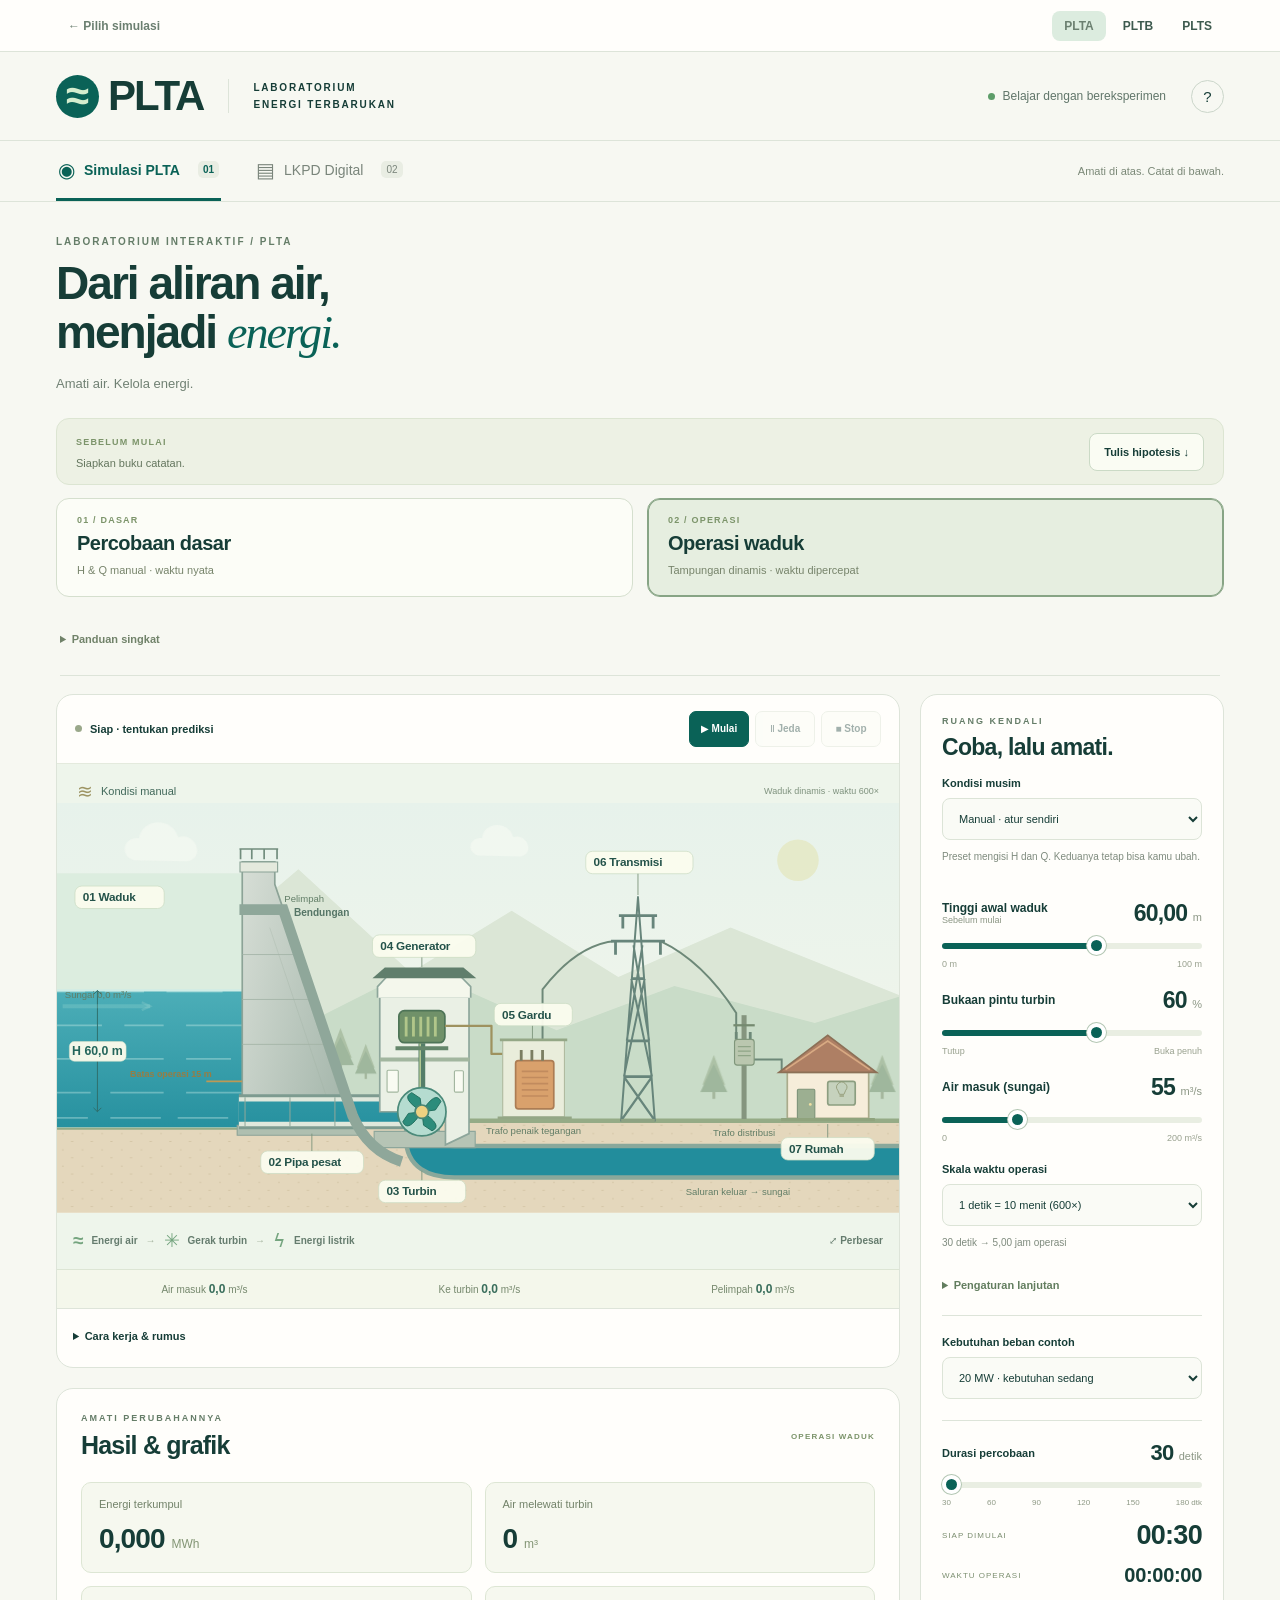
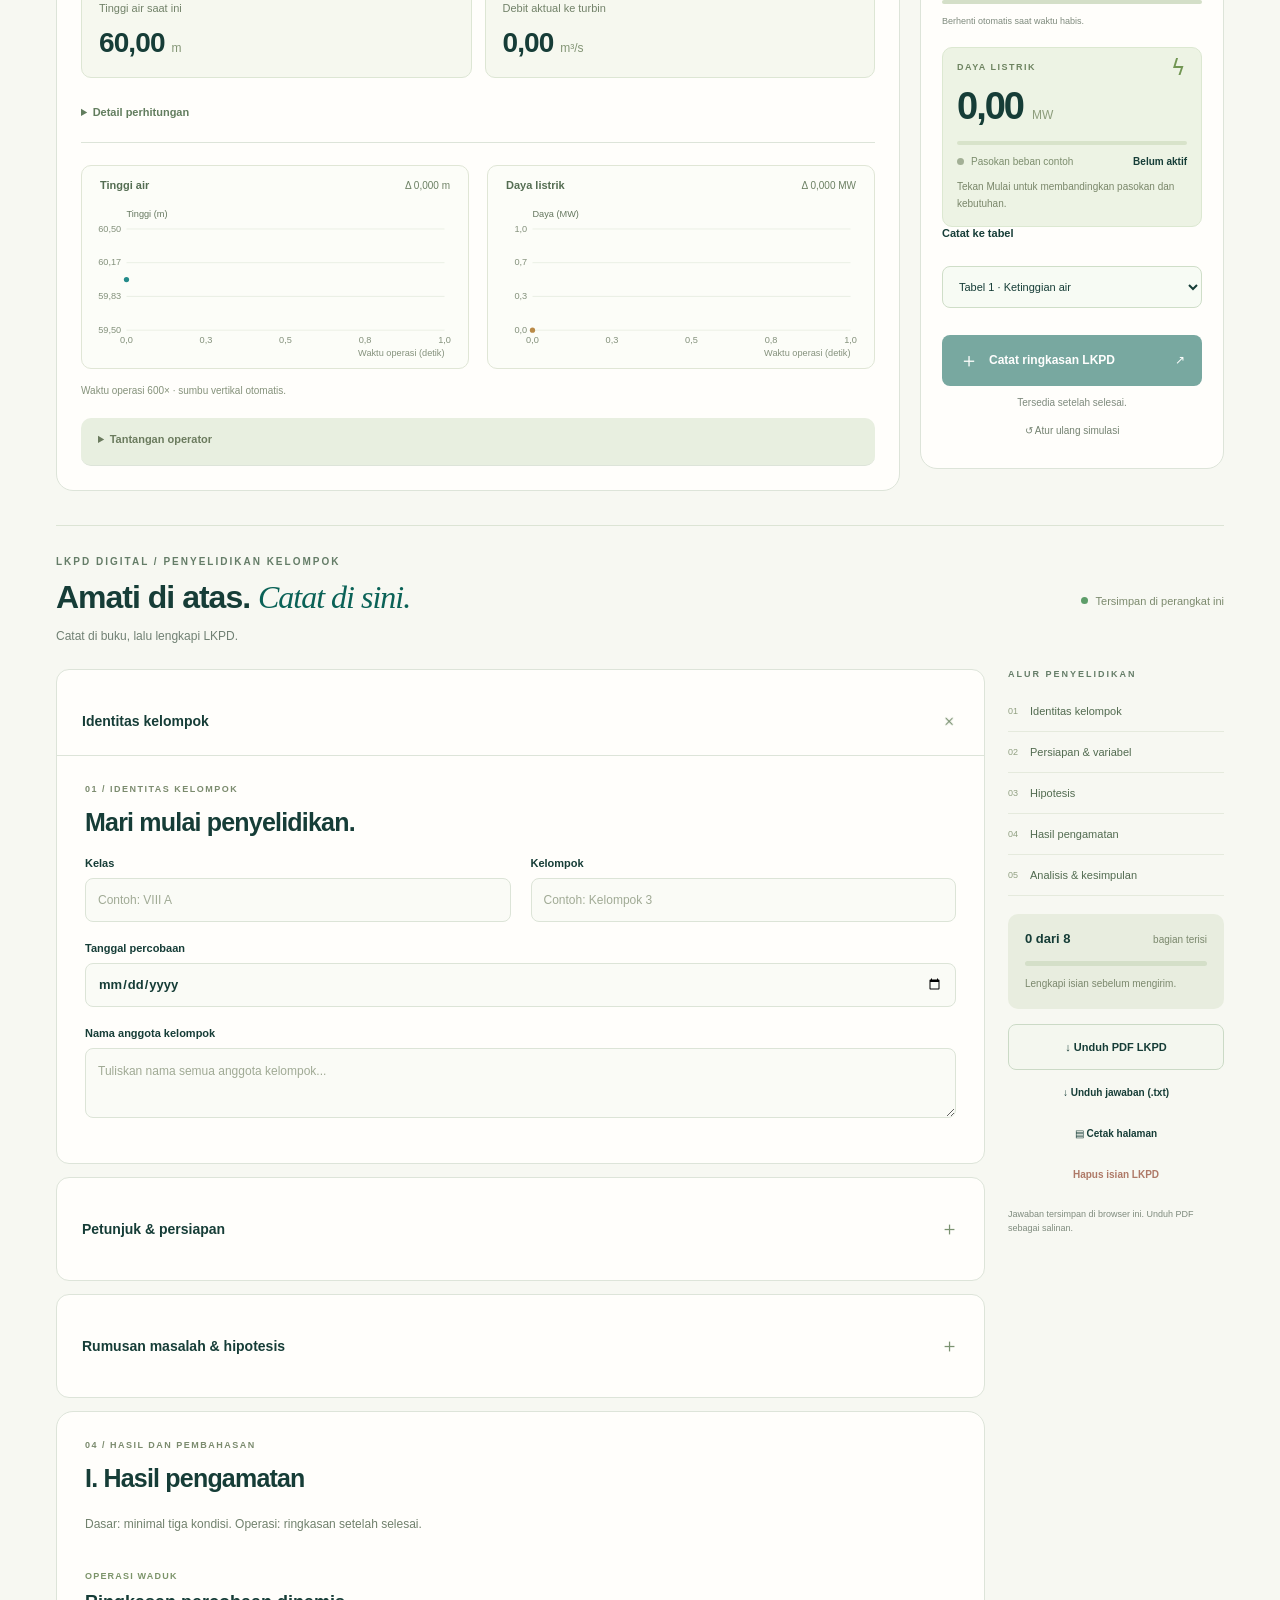
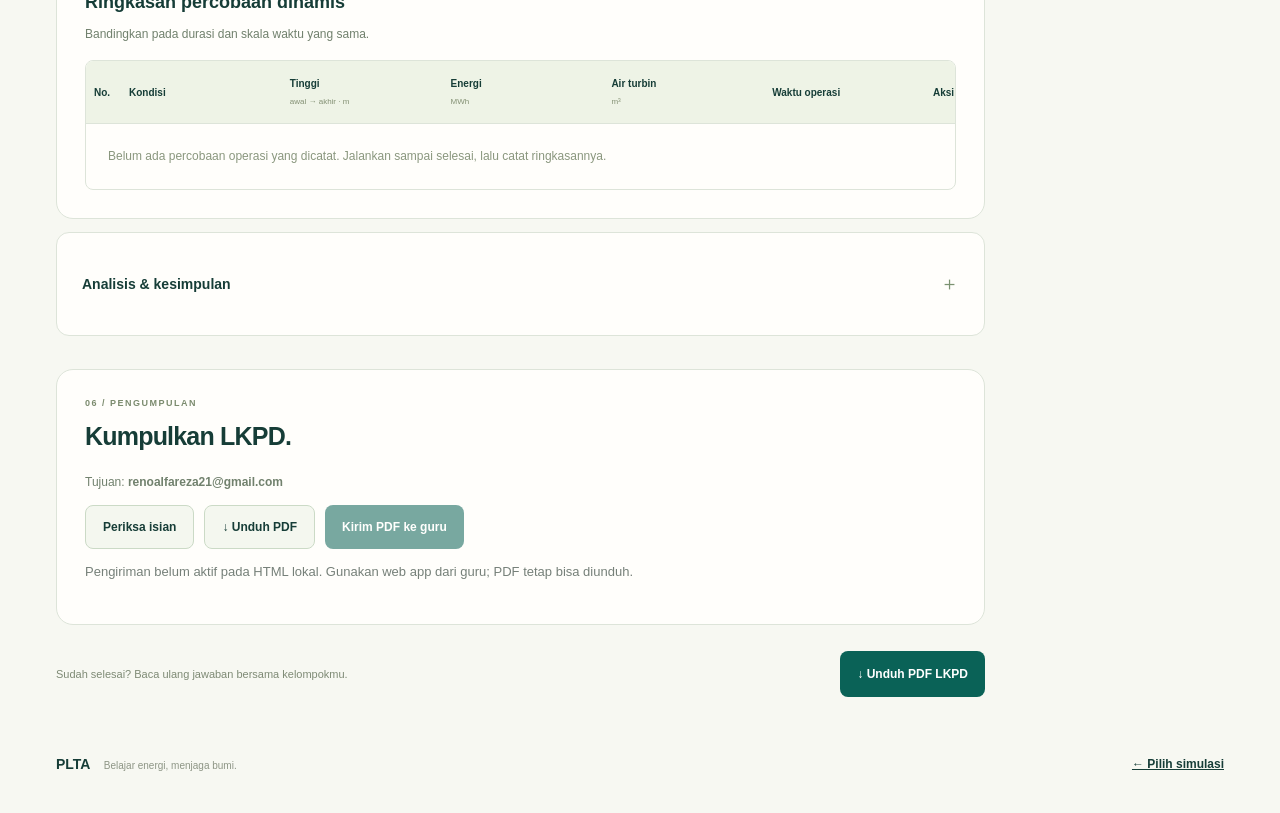
==== commit 5bd7d6d5: "Kedua variabel bebas di PLTA, PLTB, PLTS; catat ke tabel pilihan Pemilih "Percobaan 1 / Percobaan 2"" ====
--- a/plta/index.html
+++ b/plta/index.html
@@ -98,7 +98,7 @@
 </article>
 <aside class="control-panel card"><div class="control-heading"><p class="eyebrow">RUANG KENDALI</p><h2>Coba, lalu amati.</h2></div>
 <div class="weather-control"><label class="field-label" for="weather">Kondisi musim</label><select id="weather"><option value="manual">Manual · atur sendiri</option><option value="dry">☀ Kemarau</option><option value="transition">◒ Pancaroba</option><option value="wet">☂ Musim hujan</option></select><p id="weather-hint" class="hint">Pilih kondisi awal atau atur kedua slider sendiri.</p></div>
-<label class="field-label basic-only" for="mode">Mode percobaan dasar</label><select class="basic-only" id="mode"><option value="free">Eksplorasi bebas</option><option value="height">Percobaan 1 · Ketinggian air</option><option value="flow">Percobaan 2 · Debit air</option></select><p id="mode-hint" class="hint basic-only">Kedua variabel dapat kamu ubah.</p>
+<p class="hint basic-only">Kedua variabel — ketinggian air dan debit — bebas kamu ubah.</p>
 <div class="slider-block"><div class="slider-top"><label for="height"><span id="height-title">Tinggi awal waduk</span> <span id="h-lock"></span></label><output for="height" id="h-value">60 <small>m</small></output></div><input type="range" id="height" min="0" max="100" step="5" value="60"><div class="range-scale"><span>0 m</span><span>100 m</span></div></div>
 <div class="slider-block basic-only"><div class="slider-top"><label for="flow">Debit air <span id="q-lock"></span></label><output for="flow" id="q-value">40 <small>m³/s</small></output></div><input type="range" id="flow" min="0" max="100" step="5" value="40"><div class="range-scale"><span>0 m³/s</span><span>100 m³/s</span></div></div>
 <div class="slider-block operator-only"><div class="slider-top"><label for="gate">Bukaan pintu turbin</label><output id="gate-value" for="gate">60 <small>%</small></output></div><input type="range" id="gate" min="0" max="100" step="5" value="60"><div class="range-scale"><span>Tutup</span><span>Buka penuh</span></div></div>
@@ -108,7 +108,7 @@
 <div class="demand-control"><label class="field-label" for="demand">Kebutuhan beban contoh</label><select id="demand"><option value="5">5 MW · kebutuhan rendah</option><option value="20" selected>20 MW · kebutuhan sedang</option><option value="40">40 MW · kebutuhan tinggi</option></select></div>
 <div class="timer-block"><div class="slider-top"><label for="duration">Durasi percobaan</label><output id="duration-value" for="duration">30 <small>detik</small></output></div><input type="range" id="duration" min="30" max="180" step="30" value="30"><div class="duration-ticks" aria-hidden="true"><span>30</span><span>60</span><span>90</span><span>120</span><span>150</span><span>180 dtk</span></div><div class="timer-readout"><span id="timer-label">SIAP DIMULAI</span><output id="timer" aria-label="Sisa waktu percobaan">00:30</output></div><div class="operation-readout"><span>WAKTU OPERASI</span><output id="operating-clock">00:00:00</output></div><progress id="timer-progress" max="30" value="0" aria-label="Waktu percobaan yang telah berlalu"></progress><p id="timer-hint" class="hint">Waktu habis → hasil dibekukan untuk dicatat.</p></div>
 <div class="power-box"><div class="power-top"><span>DAYA LISTRIK</span><span>ϟ</span></div><div class="power-reading"><output id="power">0,00</output><span>MW</span></div><div class="power-meter"><div id="power-bar"></div></div><div class="led-line"><span><i class="led-dot" id="led-dot"></i> Pasokan beban contoh</span><strong id="led-status">Belum aktif</strong></div><p class="supply-detail" id="supply-detail"></p></div>
-<button class="primary-btn" id="record"><span>＋</span> <span id="record-text">Catat ke LKPD</span> <span>↗</span></button><p id="record-hint" class="hint centered">Tekan Mulai untuk menjalankan simulasi.</p><button class="reset-btn" id="reset-sim">↺ Atur ulang simulasi</button>
+<label class="field-label" for="record-target">Catat ke tabel</label><select id="record-target" class="record-target"><option value="height">Tabel 1 · Ketinggian air</option><option value="flow">Tabel 2 · Debit air</option></select><button class="primary-btn" id="record"><span>＋</span> <span id="record-text">Catat ke LKPD</span> <span>↗</span></button><p id="record-hint" class="hint centered">Tekan Mulai untuk menjalankan simulasi.</p><button class="reset-btn" id="reset-sim">↺ Atur ulang simulasi</button>
 </aside>
 <section class="study-results card" id="study-results" aria-labelledby="results-title"><div class="results-heading"><div><p class="eyebrow">AMATI PERUBAHANNYA</p><h2 id="results-title">Hasil & grafik</h2></div><span class="mini-tag" id="results-model">OPERASI WADUK</span></div>
 <div class="telemetry-grid"><div><span>Energi terkumpul</span><strong id="energy-value">0,000 <small>MWh</small></strong></div><div><span>Air melewati turbin</span><strong id="volume-value">0 <small>m³</small></strong></div><div><span>Tinggi air saat ini</span><strong id="live-height">60,00 <small>m</small></strong><p id="height-trend">Menunggu percobaan.</p></div><div><span>Debit aktual ke turbin</span><strong id="live-flow">0,00 <small>m³/s</small></strong></div></div>
@@ -127,13 +127,13 @@
 <div class="worksheet-content">
 
 <details class="worksheet-fold" id="identity" open><summary><span>Identitas kelompok</span><span class="fold-marker" aria-hidden="true">＋</span></summary><article class="card form-card"><div class="section-number">01 / IDENTITAS KELOMPOK</div><h2>Mari mulai penyelidikan.</h2><div class="form-grid"><label>Kelas<input data-field="kelas" placeholder="Contoh: VIII A" autocomplete="off"></label><label>Kelompok<input data-field="kelompok" placeholder="Contoh: Kelompok 3" autocomplete="off"></label><label class="full">Tanggal percobaan<input data-field="tanggal" type="date"></label><label class="full">Nama anggota kelompok<textarea data-field="anggota" rows="2" placeholder="Tuliskan nama semua anggota kelompok..."></textarea></label></div></article></details>
-<details class="worksheet-fold" id="instructions"><summary><span>Petunjuk & persiapan</span><span class="fold-marker" aria-hidden="true">＋</span></summary><article class="card form-card"><div class="section-number">02 / PERSIAPAN PERCOBAAN</div><h2>Pahami sebelum mencoba.</h2><details open><summary>A. Tujuan percobaan</summary><p>Melalui penyelidikan, peserta didik mampu mengidentifikasi variabel manipulasi, kontrol, dan respon; mengamati pengaruh perubahan variabel manipulasi terhadap keluaran model pembangkit; serta menjelaskan perubahan energi berdasarkan hasil percobaan.</p></details><details><summary>B. Petunjuk pengerjaan</summary><ol><li>Pilih percobaan sesuai pembagian guru. Kelompok yang mengamati pembangkit sama dapat memilih percobaan berbeda.</li><li>Baca variabel, pahami rumusan masalah, dan susun hipotesis bersama kelompok.</li><li>Ubah hanya variabel manipulasi dan jaga variabel kontrol tetap sama.</li><li>Amati daya listrik dalam MW dan status kecukupan pasokan beban contoh.</li><li>Catat hasil, analisis percobaan, dan buat kesimpulan berdasarkan data.</li></ol><p class="note">Penyesuaian LKPD: petunjuk awal menyebut dua kondisi, sedangkan langkah kerja dan tabel menyediakan tiga. Di sini digunakan tiga kondisi per percobaan.</p></details><details><summary>C. Mengenal variabel</summary><p><strong>Manipulasi:</strong> faktor yang sengaja diubah.<br><strong>Kontrol:</strong> faktor yang dijaga tetap sama.<br><strong>Respon:</strong> hasil yang diamati akibat perubahan variabel manipulasi.</p></details><details open><summary>D. Variabel percobaan</summary><div class="variable-cards"><div><span class="mini-tag">PERCOBAAN 1</span><h3>Ketinggian air</h3><p><strong>Diubah:</strong> ketinggian sumber air.</p><p><strong>Dijaga:</strong> debit air, turbin, generator, rangkaian listrik, dan posisi jatuh air.</p><p><strong>Diamati:</strong> daya listrik dan kecukupan pasokan beban contoh.</p></div><div><span class="mini-tag">PERCOBAAN 2</span><h3>Debit air</h3><p><strong>Diubah:</strong> debit aliran air.</p><p><strong>Dijaga:</strong> ketinggian sumber air, turbin, generator, rangkaian listrik, dan posisi jatuh air.</p><p><strong>Diamati:</strong> daya listrik dan kecukupan pasokan beban contoh.</p></div></div></details><details><summary>E. Alat dan bahan</summary><p>1. Ponsel atau laptop dengan browser.<br>2. Simulasi PLTA ini. Internet diperlukan untuk membuka situs; berkas HTML mandiri dapat dijalankan tanpa internet.</p></details><details><summary>F. Langkah kerja</summary><ol><li>Siapkan simulasi PLTA dan tentukan pilihan percobaan.</li><li>Percobaan 1: atur tiga ketinggian berbeda dengan debit tetap. Percobaan 2: atur tiga debit berbeda dengan ketinggian tetap.</li><li>Jaga turbin, generator, rangkaian, dan posisi aliran tetap. Mode percobaan dasar mengunci variabel kontrol. Mode operasi menghitung tinggi air otomatis dari neraca air; pilih skala waktu dan bukaan pintu sebelum mulai. Pilih durasi 30–180 detik, lalu tekan Mulai. Timer berhenti saat Jeda. Setelah waktu habis, hasil terakhir dibekukan.</li><li>Amati daya dan status pasokan beban contoh. Catat pola dan hasil di buku. Pada mode dasar, “Catat ke LKPD” dapat digunakan saat berjalan/Jeda/selesai. Pada mode operasi, catat ringkasan setelah waktu habis. Preset musim menentukan kondisi awal; slider tetap dapat diatur manual sesuai variabel percobaan. Stop mematikan keluaran, sedangkan pengaturan dan catatan tetap tersimpan. Lalu analisis hasilnya.</li></ol></details><details class="operator-only"><summary>Operasi waduk · langkah penyelidikan</summary><ol><li>Tulis prediksi, pilih musim, tinggi awal, bukaan pintu, dan skala waktu.</li><li>Jalankan 30–180 detik. Perhatikan kedua jam, debit aktual, grafik tinggi, dan energi.</li><li>Catat keputusan perubahan pintu/pasokan dan akibatnya di buku. Perubahan kendali juga tercantum dalam ekspor.</li><li>Sesudah selesai, simpan ringkasan dan tulis analisis sendiri. Ulangi dengan bukaan berbeda tetapi durasi, skala waktu, dan kondisi awal sama.</li></ol></details><div class="inline-actions basic-only"><button class="secondary-btn" data-start="height">Atur percobaan 1 ↑</button><button class="secondary-btn" data-start="flow">Atur percobaan 2 ↑</button></div></article></details>
+<details class="worksheet-fold" id="instructions"><summary><span>Petunjuk & persiapan</span><span class="fold-marker" aria-hidden="true">＋</span></summary><article class="card form-card"><div class="section-number">02 / PERSIAPAN PERCOBAAN</div><h2>Pahami sebelum mencoba.</h2><details open><summary>A. Tujuan percobaan</summary><p>Melalui penyelidikan, peserta didik mampu mengidentifikasi variabel manipulasi, kontrol, dan respon; mengamati pengaruh perubahan variabel manipulasi terhadap keluaran model pembangkit; serta menjelaskan perubahan energi berdasarkan hasil percobaan.</p></details><details><summary>B. Petunjuk pengerjaan</summary><ol><li>Tentukan tabel tujuan pencatatan sesuai pembagian guru lewat pilihan <em>Catat ke tabel</em> di panel kendali.</li><li>Baca variabel, pahami rumusan masalah, dan susun hipotesis bersama kelompok.</li><li>Ubah satu variabel lebih dulu dan biarkan variabel lain tetap agar pengaruhnya mudah dibaca. Kedua variabel tetap bisa kamu sesuaikan.</li><li>Amati daya listrik dalam MW dan status kecukupan pasokan beban contoh.</li><li>Catat hasil, analisis percobaan, dan buat kesimpulan berdasarkan data.</li></ol><p class="note">Penyesuaian LKPD: petunjuk awal menyebut dua kondisi, sedangkan langkah kerja dan tabel menyediakan tiga. Di sini digunakan tiga kondisi per percobaan.</p></details><details><summary>C. Mengenal variabel</summary><p><strong>Manipulasi:</strong> faktor yang sengaja diubah.<br><strong>Kontrol:</strong> faktor yang dijaga tetap sama.<br><strong>Respon:</strong> hasil yang diamati akibat perubahan variabel manipulasi.</p><p class="note">Pada simulasi ini kedua variabel bebas kamu ubah. Untuk membaca pengaruh satu variabel, ubah satu dulu dan biarkan yang lain tetap; setelah itu kamu boleh mencoba kombinasi lain.</p></details><details open><summary>D. Variabel percobaan</summary><div class="variable-cards"><div><span class="mini-tag">TABEL 1</span><h3>Ketinggian air</h3><p><strong>Diubah:</strong> ketinggian sumber air.</p><p><strong>Bila ingin membandingkan:</strong> pakai debit yang sama di semua baris. Debit tetap bebas kamu ubah.</p><p><strong>Diamati:</strong> daya listrik dan kecukupan pasokan beban contoh.</p></div><div><span class="mini-tag">TABEL 2</span><h3>Debit air</h3><p><strong>Diubah:</strong> debit aliran air.</p><p><strong>Bila ingin membandingkan:</strong> pakai ketinggian air yang sama di semua baris. Ketinggian tetap bebas kamu ubah.</p><p><strong>Diamati:</strong> daya listrik dan kecukupan pasokan beban contoh.</p></div></div></details><details><summary>E. Alat dan bahan</summary><p>1. Ponsel atau laptop dengan browser.<br>2. Simulasi PLTA ini. Internet diperlukan untuk membuka situs; berkas HTML mandiri dapat dijalankan tanpa internet.</p></details><details><summary>F. Langkah kerja</summary><ol><li>Siapkan simulasi PLTA, lalu tentukan tabel tujuan pencatatan.</li><li>Tabel 1 membandingkan ketinggian air; tabel 2 membandingkan debit air. Pilih tabel tujuan lewat “Catat ke tabel” sebelum menekan Catat.</li><li>Jaga turbin, generator, rangkaian, dan posisi aliran tetap. Pada percobaan dasar kedua variabel bebas kamu ubah. Mode operasi menghitung tinggi air otomatis dari neraca air; pilih skala waktu dan bukaan pintu sebelum mulai. Pilih durasi 30–180 detik, lalu tekan Mulai. Timer berhenti saat Jeda. Setelah waktu habis, hasil terakhir dibekukan.</li><li>Amati daya dan status pasokan beban contoh. Catat pola dan hasil di buku. Pada mode dasar, “Catat ke LKPD” dapat digunakan saat berjalan/Jeda/selesai. Pada mode operasi, catat ringkasan setelah waktu habis. Preset musim menentukan kondisi awal; slider tetap dapat diatur manual sesuai variabel percobaan. Stop mematikan keluaran, sedangkan pengaturan dan catatan tetap tersimpan. Lalu analisis hasilnya.</li></ol></details><details class="operator-only"><summary>Operasi waduk · langkah penyelidikan</summary><ol><li>Tulis prediksi, pilih musim, tinggi awal, bukaan pintu, dan skala waktu.</li><li>Jalankan 30–180 detik. Perhatikan kedua jam, debit aktual, grafik tinggi, dan energi.</li><li>Catat keputusan perubahan pintu/pasokan dan akibatnya di buku. Perubahan kendali juga tercantum dalam ekspor.</li><li>Sesudah selesai, simpan ringkasan dan tulis analisis sendiri. Ulangi dengan bukaan berbeda tetapi durasi, skala waktu, dan kondisi awal sama.</li></ol></details><div class="inline-actions basic-only"><button class="secondary-btn" data-start="height">Isi Tabel 1 ↑</button><button class="secondary-btn" data-start="flow">Isi Tabel 2 ↑</button></div></article></details>
 <details class="worksheet-fold" id="hypothesis"><summary><span>Rumusan masalah & hipotesis</span><span class="fold-marker" aria-hidden="true">＋</span></summary><article class="card form-card"><div class="section-number">03 / SEBELUM MENYELIDIKI</div><h2>Apa dugaanmu?</h2><h3>G. Rumusan masalah</h3><ol><li>Bagaimana pengaruh ketinggian air terhadap daya listrik pada model PLTA?</li><li>Bagaimana pengaruh debit aliran air terhadap daya listrik pada model PLTA?</li><li class="operator-only">Bagaimana bukaan pintu dan pasokan sungai memengaruhi persediaan air serta energi yang dihasilkan selama operasi?</li></ol><label class="answer-label">H. Hipotesis<textarea rows="5" data-field="hipotesis" placeholder="Menurut kelompok kami, jika ketinggian air atau debit air bertambah, maka... karena..."></textarea></label></article></details>
 
-<article class="card form-card" id="observations"><div class="section-number">04 / HASIL DAN PEMBAHASAN</div><h2>I. Hasil pengamatan</h2><p>Dasar: minimal tiga kondisi. Operasi: ringkasan setelah selesai.</p><div class="basic-tables"><div class="observation-title"><div><span class="mini-tag">PERCOBAAN 1</span><h3>Pengaruh ketinggian air</h3></div><button class="text-btn" data-start="height">Atur percobaan ↑</button></div><p class="hint">Kontrol: debit air tetap. Manipulasi: ketinggian air.</p><div class="table-scroll"><table><caption class="sr-only">Hasil pengamatan percobaan ketinggian air</caption><thead><tr><th>No.</th><th>Debit air<br><small>m³/s · kontrol</small></th><th>Ketinggian<br><small>m · manipulasi</small></th><th>Daya listrik<br><small>MW</small></th><th>Pasokan beban</th><th>Waktu<br><small>teramati / durasi</small></th><th><span class="sr-only">Aksi</span></th></tr></thead><tbody id="table-height"></tbody></table></div><button class="secondary-btn" data-add-row="height">＋ Tambah baris percobaan 1</button><p class="table-feedback" id="feedback-height"></p>
-<div class="observation-title"><div><span class="mini-tag">PERCOBAAN 2</span><h3>Pengaruh debit air</h3></div><button class="text-btn" data-start="flow">Atur percobaan ↑</button></div><p class="hint">Kontrol: ketinggian air tetap. Manipulasi: debit air.</p><div class="table-scroll"><table><caption class="sr-only">Hasil pengamatan percobaan debit air</caption><thead><tr><th>No.</th><th>Ketinggian<br><small>m · kontrol</small></th><th>Debit air<br><small>m³/s · manipulasi</small></th><th>Daya listrik<br><small>MW</small></th><th>Pasokan beban</th><th>Waktu<br><small>teramati / durasi</small></th><th><span class="sr-only">Aksi</span></th></tr></thead><tbody id="table-flow"></tbody></table></div><button class="secondary-btn" data-add-row="flow">＋ Tambah baris percobaan 2</button><p class="table-feedback" id="feedback-flow"></p><p class="note">Pasokan dibandingkan dengan kebutuhan beban contoh yang dipilih. Catatan lama dengan label kecukupan pasokan beban contoh tetap dipertahankan.</p></div>
+<article class="card form-card" id="observations"><div class="section-number">04 / HASIL DAN PEMBAHASAN</div><h2>I. Hasil pengamatan</h2><p>Dasar: minimal tiga kondisi. Operasi: ringkasan setelah selesai.</p><div class="basic-tables"><div class="observation-title"><div><span class="mini-tag">TABEL 1</span><h3>Pengaruh ketinggian air</h3></div><button class="text-btn" data-start="height">Isi tabel ↑</button></div><p class="hint">Isi debit air dan ketinggian air di setiap baris. Coba ubah satu variabel lebih dulu agar pengaruhnya terlihat.</p><div class="table-scroll"><table><caption class="sr-only">Hasil pengamatan Tabel 1</caption><thead><tr><th>No.</th><th>Debit air<br><small>m³/s</small></th><th>Ketinggian<br><small>m</small></th><th>Daya listrik<br><small>MW</small></th><th>Pasokan beban</th><th>Waktu<br><small>teramati / durasi</small></th><th><span class="sr-only">Aksi</span></th></tr></thead><tbody id="table-height"></tbody></table></div><button class="secondary-btn" data-add-row="height">＋ Tambah baris Tabel 1</button><p class="table-feedback" id="feedback-height"></p>
+<div class="observation-title"><div><span class="mini-tag">TABEL 2</span><h3>Pengaruh debit air</h3></div><button class="text-btn" data-start="flow">Isi tabel ↑</button></div><p class="hint">Isi ketinggian air dan debit air di setiap baris. Coba ubah satu variabel lebih dulu agar pengaruhnya terlihat.</p><div class="table-scroll"><table><caption class="sr-only">Hasil pengamatan Tabel 2</caption><thead><tr><th>No.</th><th>Ketinggian<br><small>m</small></th><th>Debit air<br><small>m³/s</small></th><th>Daya listrik<br><small>MW</small></th><th>Pasokan beban</th><th>Waktu<br><small>teramati / durasi</small></th><th><span class="sr-only">Aksi</span></th></tr></thead><tbody id="table-flow"></tbody></table></div><button class="secondary-btn" data-add-row="flow">＋ Tambah baris Tabel 2</button><p class="table-feedback" id="feedback-flow"></p><p class="note">Pasokan dibandingkan dengan kebutuhan beban contoh yang dipilih. Catatan lama dengan label kecukupan pasokan beban contoh tetap dipertahankan.</p></div>
 <div class="operator-observations"><div class="observation-title"><div><span class="mini-tag">OPERASI WADUK</span><h3>Ringkasan percobaan dinamis</h3></div></div><p class="hint">Bandingkan pada durasi dan skala waktu yang sama.</p><div class="table-scroll"><table><caption class="sr-only">Hasil operasi waduk</caption><thead><tr><th>No.</th><th>Kondisi</th><th>Tinggi<br><small>awal → akhir · m</small></th><th>Energi<br><small>MWh</small></th><th>Air turbin<br><small>m³</small></th><th>Waktu operasi</th><th>Aksi</th></tr></thead><tbody id="table-operator"></tbody></table></div></div></article>
-<details class="worksheet-fold" id="analysis"><summary><span>Analisis & kesimpulan</span><span class="fold-marker" aria-hidden="true">＋</span></summary><article class="card form-card"><div class="section-number">05 / MEMAKNAI HASIL</div><h2>J. Analisis dan pembahasan</h2><label class="answer-label basic-only">Percobaan 1 · Ketinggian air<textarea rows="5" data-field="analisis1" placeholder="Bandingkan daya pada tiga ketinggian. Apakah debitnya sama? Bandingkan juga daya dan kebutuhan beban. Jelaskan pola yang kamu amati dan hubungkan dengan hipotesismu."></textarea></label><label class="answer-label basic-only">Percobaan 2 · Debit air<textarea rows="5" data-field="analisis2" placeholder="Bandingkan daya pada tiga debit. Apakah ketinggiannya sama? Jelaskan hubungan debit, daya, dan kecukupan pasokan beban contoh."></textarea></label><label class="answer-label operator-analysis">Operasi waduk · Jelaskan hubungan tampungan dan produksi<textarea rows="5" data-field="analisisOperator" placeholder="Gunakan grafik dan catatan buku. Mengapa tinggi air berubah? Bagaimana bukaan pintu, pasokan sungai, dan batas operasi memengaruhi hasil? Bandingkan energi dan persediaan air akhir."></textarea></label><label class="answer-label conclusion">K. Kesimpulan<textarea rows="5" data-field="kesimpulan" placeholder="Berdasarkan hasil percobaan, kami menyimpulkan bahwa... Jelaskan juga perubahan energi pada PLTA."></textarea></label></article></details>
+<details class="worksheet-fold" id="analysis"><summary><span>Analisis & kesimpulan</span><span class="fold-marker" aria-hidden="true">＋</span></summary><article class="card form-card"><div class="section-number">05 / MEMAKNAI HASIL</div><h2>J. Analisis dan pembahasan</h2><label class="answer-label basic-only">Tabel 1 · Ketinggian air<textarea rows="5" data-field="analisis1" placeholder="Bandingkan daya pada tiga ketinggian. Apakah debitnya sama? Bandingkan juga daya dan kebutuhan beban. Jelaskan pola yang kamu amati dan hubungkan dengan hipotesismu."></textarea></label><label class="answer-label basic-only">Tabel 2 · Debit air<textarea rows="5" data-field="analisis2" placeholder="Bandingkan daya pada tiga debit. Apakah ketinggiannya sama? Jelaskan hubungan debit, daya, dan kecukupan pasokan beban contoh."></textarea></label><label class="answer-label operator-analysis">Operasi waduk · Jelaskan hubungan tampungan dan produksi<textarea rows="5" data-field="analisisOperator" placeholder="Gunakan grafik dan catatan buku. Mengapa tinggi air berubah? Bagaimana bukaan pintu, pasokan sungai, dan batas operasi memengaruhi hasil? Bandingkan energi dan persediaan air akhir."></textarea></label><label class="answer-label conclusion">K. Kesimpulan<textarea rows="5" data-field="kesimpulan" placeholder="Berdasarkan hasil percobaan, kami menyimpulkan bahwa... Jelaskan juga perubahan energi pada PLTA."></textarea></label></article></details>
 <article class="card form-card submission-card" id="collection"><div class="section-number">06 / PENGUMPULAN</div><h2>Kumpulkan LKPD.</h2><p class="submission-recipient">Tujuan: <strong>renoalfareza21@gmail.com</strong></p><div class="submission-actions"><button class="secondary-btn" id="check-lkpd">Periksa isian</button><button class="secondary-btn" data-download-pdf>↓ Unduh PDF</button><button class="primary-btn" id="submit-lkpd">Kirim PDF ke guru</button></div><ul id="submission-errors" class="submission-errors" hidden></ul><p id="submission-status" role="status" aria-live="polite"></p></article><div class="worksheet-bottom"><p>Sudah selesai? Baca ulang jawaban bersama kelompokmu.</p><button class="primary-btn" data-download-pdf>↓ Unduh PDF LKPD</button></div>
 </div></div>
 <footer><span>PLTA <span class="muted">Belajar energi, menjaga bumi.</span></span><a class="text-btn" id="back-sim" href="../index.html">← Pilih simulasi</a></footer>
--- a/plta/styles.css
+++ b/plta/styles.css
@@ -69,3 +69,5 @@
 .stage-overview{margin:12px 0 16px;padding-left:20px}
 .stage-overview li{font-size:12px;line-height:1.8;color:#6e806b;margin-bottom:9px}
 .stage-overview li strong{color:var(--ink);display:block}
+
+.record-target{display:block;width:100%;margin:18px 0 10px;padding:10px 12px;border:1px solid #cfdec8;border-radius:8px;background:#f7fbf4;font-size:13px;color:var(--ink)}
